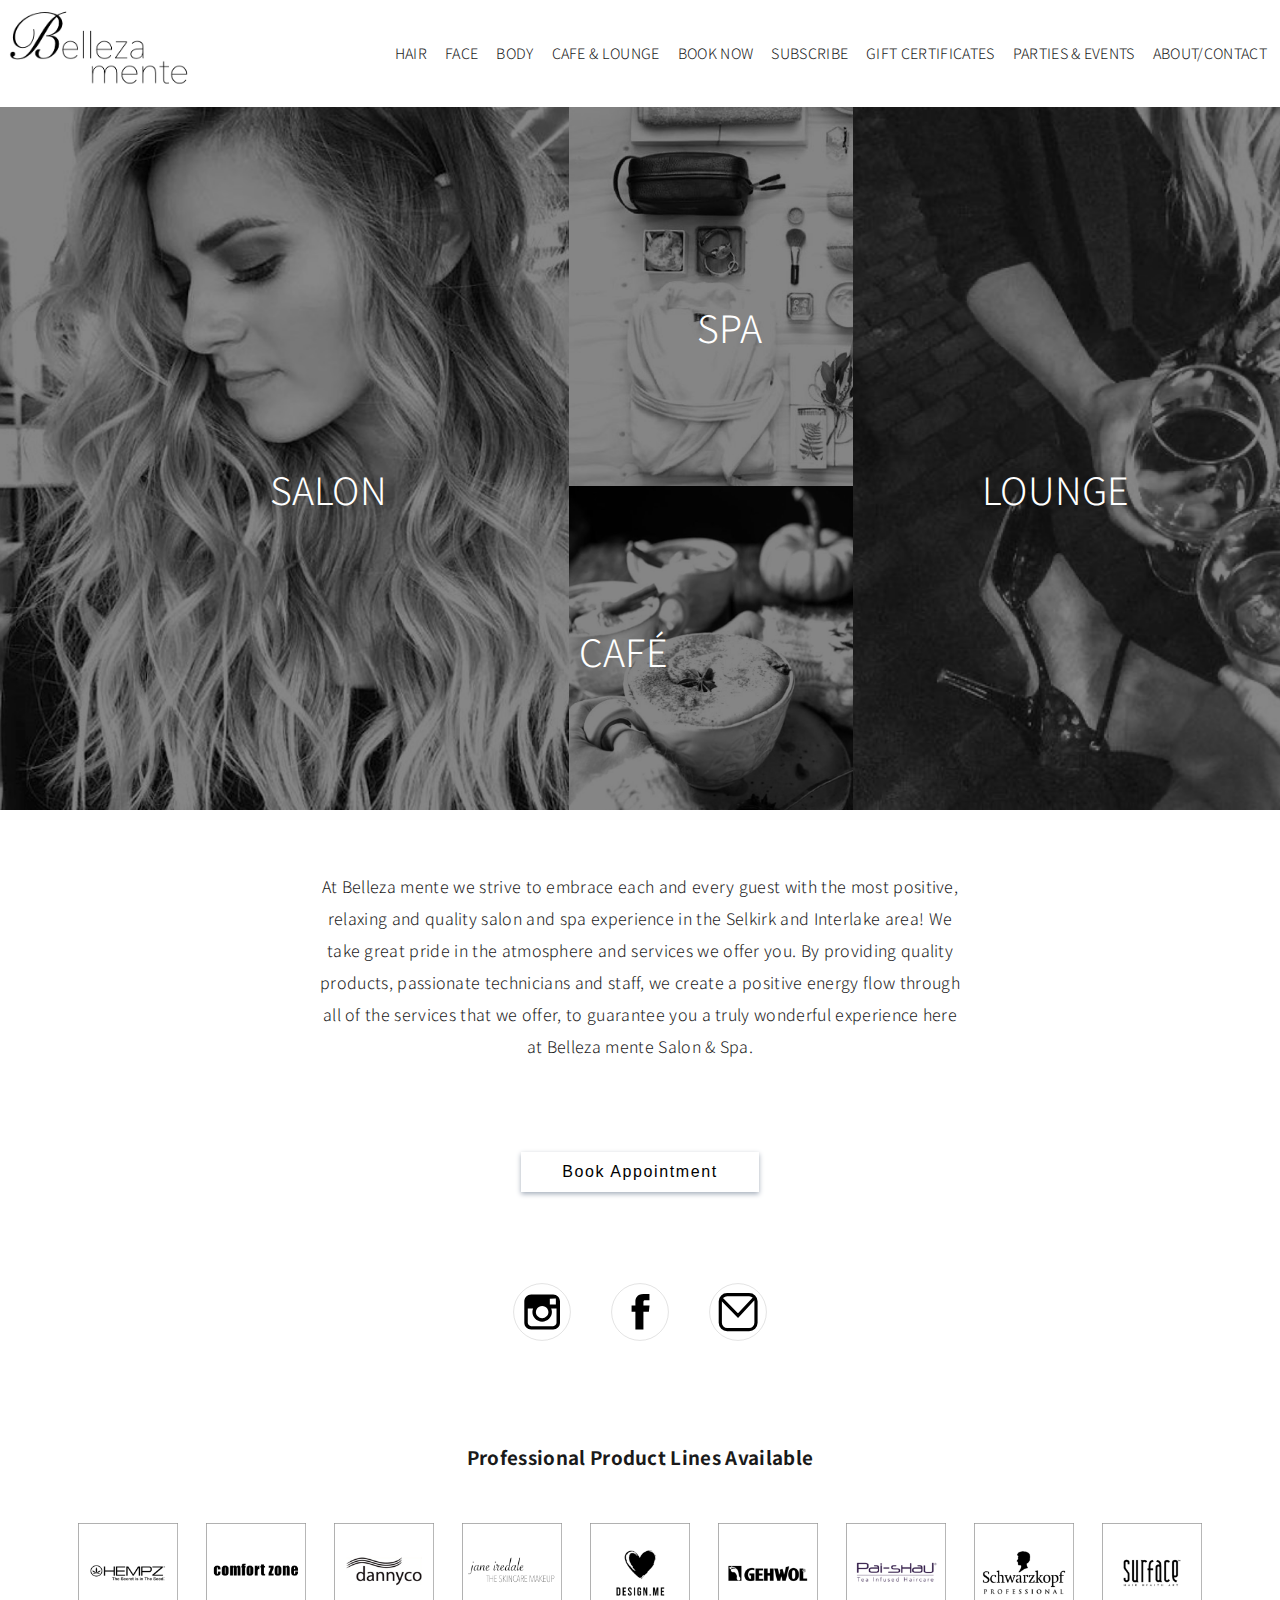
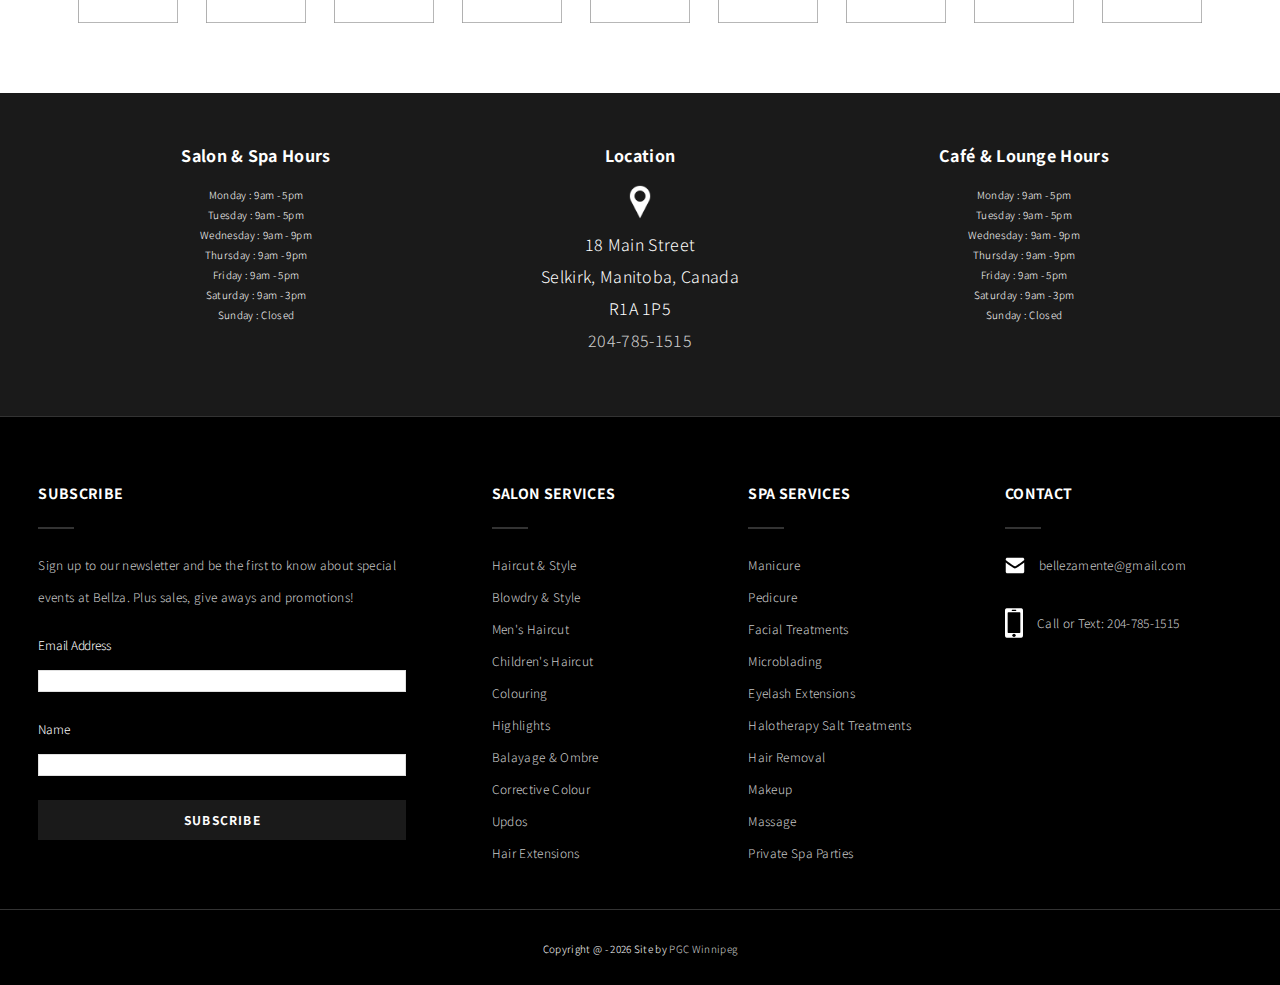
==== index.html @ bde9fbdc "remove botox" ====
<!DOCTYPE html>
<html lang="en">
    <head>
        <meta charset="UTF-8">
        <meta name="viewport" content="width=device-width, initial-scale=1, maximum-scale=1">
        <title>Belleza Mente Salon &amp; Spa </title>
        <meta name="description" content="Hair Salon, Spa, Café and lounge located in Selkirk Manitoba serving Selkirk, Winnipeg and the Interlake. Services include manicure, pedicure, massage, hair color, microblading, lash extensions &amp; more. ">
		<link href="//cdn-images.mailchimp.com/embedcode/classic-10_7.css" rel="stylesheet" type="text/css">
			<style type="text/css">
				#mc_embed_signup{clear:left; font:14px;}
				/* Add your own Mailchimp form style overrides in your site stylesheet or in this style block.
				We recommend moving this block and the preceding CSS link to the HEAD of your HTML file. */
			</style>
		<link href="./main.css" rel="stylesheet">
		<link href="https://fonts.googleapis.com/css?family=Noto+Sans+KR:300,700&display=swap" rel="stylesheet">
		<link rel="icon" href="favicon.ico" type="image/x-icon"/>
		<link rel="apple-touch-icon" sizes="180x180" href="/apple-touch-icon.png">
		<link rel="icon" type="image/png" sizes="32x32" href="/favicon-32x32.png">
		<link rel="icon" type="image/png" sizes="16x16" href="/favicon-16x16.png">
		<link rel="manifest" href="/site.webmanifest">
		
    </head>
    <body>
		<div class="homeContainer">
			<nav class="subPageNav lashPageNav aboutNav">
				<a href="index.html"><img class="logo" src="images/logo-twoline.png"></a>
				<ul class="menuLinks lashPageLinks">
					<li class="navLink"><a href="hair.html" class="link">HAIR</a></li>
					<li class="dropdown"><a href="#" class="linkStyle linksSubPages dropbtn">FACE</a>
								<div class="dropdownContent studiosDropdown">
								  <a href="make-up-and-facials.html">MAKEUP &amp; FACIALS</a>
								  <a href="lashesandbrows.html">LASHES &amp; BROWS</a>
								</div>
							</li>
					<li class="dropdown"><a href="#" class="linkStyle linksSubPages dropbtn">BODY</a>
								<div class="dropdownContent studiosDropdown">
								  <a href="hair-removal.html">HAIR REMOVAL</a>
								  <a href="massage-and-salt-therapy.html">HALO SALT THERAPY</a>
								  <a href="massage-and-salt-therapy.html">MASSAGE</a>
								  <a href="handsandfeet.html">HANDS &amp; FEET</a>
								</div>
							</li>
					<li class="navLink"><a href="cafe.html" class="link">CAFE &amp; LOUNGE</a></li>
					<li class="navLink"><a href="book.html" class="link">BOOK NOW</a></li>
					<li class="navLink"><a href="book.html#subscribe" class="link">SUBSCRIBE</a></li>
					<li class="navLink"><a href="book.html#buyGC" class="link">GIFT CERTIFICATES</a></li>
					
					<li class="navLink"><a href="events-and-parties.html" class="link">PARTIES &amp; EVENTS</a></li>
					<li class="navLink"><a href="about-contact.html" class="link">ABOUT/CONTACT</a></li>
				</ul>
			</nav>
			<div class="menu-wrap">
					<img src="images/belleza-mente-white-logo.png" class="mobileLogo">
						<input type="checkbox" class="toggler">
						<div class="hamburger"><div></div></div>
						<div class="menu">
						  <div>
							<div>
							  <ul>
								<li><a href="index.html" class="linkStyle linksSubPages current">Home</a></li>
								  <li><a href="book.html" class="linkStyle linksSubPages">Book Now</a></li>
								<li><a href="hair.html" class="linkStyle linksSubPages">Hair</a></li>
								<li><a href="handsandfeet.html" class="linkStyle linksSubPages">Hands &amp; Feet</a></li>
								<li><a href="make-up-and-facials.html" class="linkStyle linksSubPages">Makeup &amp; Facials</a></li>
								  <li><a href="lashesandbrows.html" class="linkStyle linksSubPages">Lashes &amp; Brows</a></li>
								  <li><a href="hair-removal.html" class="linkStyle linksSubPages">Hair Removal</a></li>
								  <li><a href="events-and-parties.html" class="linkStyle linksSubPages">Parties &amp; Events</a></li>
								<li><a href="book.html#subscribe" class="linkStyle linksSubPages">Subscribe</a></li>
								<li><a href="about-contact.html" class="linkStyle linksSubPages">About/Contact</a></li>
								  <li><a href="cafe.html" class="linkStyle linksSubPages">Cafe &amp; Lounge</a></li>
								<li><a href="massage-and-salt-therapy.html" class="linkStyle linksSubPages">Salt Therapy &amp; Massage</a></li>
								

							  </ul>
							</div>
						  </div>
						</div>
					  </div>
			<div class="homeGallery">
				<div class="imageContainer hairContainer"><div class="hairPic image"></div></div>
				<div class="imageText hairPicText"><a href="hair.html" class="imageText">Salon</a></div>
				<div class="imageContainer cafeContainer"><div class="cafePic image"></div></div>
				<div class="imageText cafePicText"><a href="cafe.html" class="imageText">Café</a></div>
				<div class="imageContainer loungeContainer"><div class="loungePic image"></div></div>
				<div class="imageText loungePicText"><a href="cafe.html" class="imageText">Lounge</a></div>
				<div class="imageContainer spaContainer"><div class="spaPic image"></div></div>
				<div class="imageText spaPicText"><a href="handsandfeet.html" class="imageText">Spa</a></div>
			</div>
			<img src="images/belleza-mobile-logo.png" class="blackMobileLogo">
			
			
			<div class="welcomeText">
				<p>At Belleza mente we strive to embrace each and every guest with the most positive, relaxing and quality salon and spa experience in the Selkirk and Interlake area! We take great pride in the atmosphere and services we offer you.  By providing quality products, passionate technicians and staff, we create a positive energy flow through all of the services that we offer, to guarantee you a truly wonderful experience here at Belleza mente Salon &amp; Spa.</p>
			</div>
			<div class="button lashButton"><a href="book.html"><button>Book Appointment</button></a></div>
			<div class="social">
				<a href="https://www.instagram.com/bellezamentesalonandspa/?hl=en" target="_blank">
					<svg class="socialIconSvg" width="60px" height="60px" viewBox="0 0 75 75" version="1.1" xmlns="http://www.w3.org/2000/svg" xmlns:xlink="http://www.w3.org/1999/xlink">
					<g id="Page-1" stroke="none" stroke-width="1" fill="none" fill-rule="evenodd">
						<g id="instagram" fill-rule="nonzero">
							<g id="Group" transform="translate(2.000000, 2.000000)">
								<circle id="Oval" stroke-opacity="0.145465353" stroke="#000000" cx="35.5" cy="35.5" r="35.5"></circle>
								<g id="instagram-icon" class="iconColor" transform="translate(13.000000, 13.000000)" fill="#000000">
									<path d="M36.3726,0.733235294 L9,0.733235294 C4.2453,0.733235294 0.3771,4.52470588 0.3771,9.18617647 L0.3771,18.1155882 L0.3771,36.0229412 C0.3771,40.6844118 4.2453,44.4758824 9,44.4758824 L36.3735,44.4758824 C41.1282,44.4758824 44.9955,40.6844118 44.9955,36.0229412 L44.9955,18.1147059 L44.9955,9.18529412 C44.9946,4.52382353 41.1273,0.733235294 36.3726,0.733235294 Z M38.8458,5.77411765 L39.8322,5.77058824 L39.8322,6.73323529 L39.8322,13.185 L32.2947,13.2088235 L32.2686,5.79529412 L38.8458,5.77411765 Z M16.3179,18.1147059 C17.7471,16.1761765 20.0655,14.9047059 22.6863,14.9047059 C25.3071,14.9047059 27.6255,16.1761765 29.0529,18.1147059 C29.9826,19.38 30.5397,20.9276471 30.5397,22.6041176 C30.5397,26.8491176 27.0135,30.3026471 22.6854,30.3026471 C18.3546,30.3026471 14.832,26.8491176 14.832,22.6041176 C14.8329,20.9276471 15.3882,19.38 16.3179,18.1147059 Z M40.6476,36.0220588 C40.6476,38.3347059 38.7297,40.2132353 36.3726,40.2132353 L9,40.2132353 C6.642,40.2132353 4.7241,38.3347059 4.7241,36.0220588 L4.7241,18.1147059 L11.3841,18.1147059 C10.809,19.5017647 10.4859,21.0167647 10.4859,22.6041176 C10.4859,29.1979412 15.9579,34.5661765 22.6863,34.5661765 C29.4138,34.5661765 34.8858,29.1979412 34.8858,22.6041176 C34.8858,21.0167647 34.5609,19.5017647 33.9858,18.1147059 L40.6476,18.1147059 L40.6476,36.0220588 Z" id="Shape"></path>
								</g>
							</g>
						</g>
					</g>
				</svg>
				</a>
				
				<a href="https://www.facebook.com/bellezamentesalonspa/" target="_blank"><svg class="socialIconSvg" width="60px" height="60px" viewBox="0 0 75 75" version="1.1" xmlns="http://www.w3.org/2000/svg" xmlns:xlink="http://www.w3.org/1999/xlink">
					<g id="Page-1" stroke="none" stroke-width="1" fill="none" fill-rule="evenodd">
						<g id="facebook">
							<g id="Group" transform="translate(2.000000, 2.000000)">
								<circle id="Oval" stroke-opacity="0.145465353" stroke="#000000" fill-rule="nonzero" cx="35.5" cy="35.5" r="35.5"></circle>
								<g id="facebook-icon-white-copy" class="iconColor" transform="translate(24.000000, 13.000000)" fill="#000000">
									<path d="M23.43,14.4541837 L15.785,14.4541837 L15.785,9.8494898 C15.785,8.12020408 17.033,7.71704082 17.912,7.71704082 L23.307,7.71704082 L23.307,0.114795918 L15.877,0.0881632653 C7.629,0.0881632653 5.752,5.75816327 5.752,9.38663265 L5.752,14.4541837 L0.982,14.4541837 L0.982,22.2878571 L5.752,22.2878571 L5.752,44.4544898 L15.785,44.4544898 C15.785,44.4544898 15.785,32.2218367 15.785,22.2878571 L22.555,22.2878571 L23.43,14.4541837 Z" id="Path"></path>
								</g>
							</g>
						</g>
					</g>
					</svg></a>
				<a href="index.html#emailSubscribe">
					
					<svg class="socialIconSvg" width="60px" height="60px" viewBox="0 0 75 75" version="1.1" xmlns="http://www.w3.org/2000/svg" xmlns:xlink="http://www.w3.org/1999/xlink">
						<g id="Page-1" stroke="none" stroke-width="1" fill="none" fill-rule="evenodd">
							<g id="email-logo" fill-rule="nonzero" stroke="#000000">
								<g id="Group" transform="translate(2.000000, 2.000000)">
									<circle id="Oval" stroke-opacity="0.145465353" cx="35.5" cy="35.5" r="35.5"></circle>
									<g id="instagram-icon-white-copy" transform="translate(13.000000, 13.000000)" stroke-width="4">
										<path d="M36.3726,0.733235294 L9,0.733235294 C4.2453,0.733235294 0.3771,4.52470588 0.3771,9.18617647 L0.3771,18.1155882 L0.3771,36.0229412 C0.3771,40.6844118 4.2453,44.4758824 9,44.4758824 L36.3735,44.4758824 C41.1282,44.4758824 44.9955,40.6844118 44.9955,36.0229412 L44.9955,18.1147059 L44.9955,9.18529412 C44.9946,4.52382353 41.1273,0.733235294 36.3726,0.733235294 Z" id="Shape"></path>
										<polyline id="Path-5" points="2 6.1 22.5 27 43 5"></polyline>
									</g>
								</g>
							</g>
						</g>
					</svg>
				</a>
			
			</div>
			<h3 class="productLinesHeadline">Professional Product Lines Available</h3>
			<div class="productLines">
				<img src="images/hempz-logo.png">
				<img src="images/comfort-zone-logo.png">
				<img src="images/dannyco-logo.png">
				<img src="images/jane-iredale-logo.png">
				<img src="images/design.me-logo.png">
				<img src="images/gehwol-logo.png">
				<img src="images/pai-shaw-logo.png">
				<img src="images/schwarzkopf-logo.png">
				<img src="images/surface-logo.png">
			</div>
		
		</div>
			
		<footer>
			<div class="upperFooter">
			
				<div class="locationSet">
					<h3>Salon &amp; Spa Hours</h3>
					<div class="officeHours">
						<p class="hours">Monday : 9am - 5pm</p>
						<p class="hours">Tuesday : 9am - 5pm</p>
						<p class="hours">Wednesday : 9am - 9pm</p>
						<p class="hours">Thursday : 9am - 9pm</p>
						<p class="hours">Friday : 9am - 5pm</p>
						<p class="hours">Saturday : 9am - 3pm</p>
						<p class="hours">Sunday : Closed</p>
					</div>
				</div>
				<div class="locationSet">
					<h3>Location</h3>
					<img src="images/map-icon.png" class="mapIcon">
					<p>18 Main Street</p>
					<p>Selkirk, Manitoba, Canada</p>
					<p>R1A 1P5</p>
					<p><a href="tel:2047851515">204-785-1515</a></p>
				</div>
				<div class="locationSet">
					<h3>Café &amp; Lounge Hours</h3>
					<div class="officeHours">
						<p class="hours">Monday : 9am - 5pm</p>
						<p class="hours">Tuesday : 9am - 5pm</p>
						<p class="hours">Wednesday : 9am - 9pm</p>
						<p class="hours">Thursday : 9am - 9pm</p>
						<p class="hours">Friday : 9am - 5pm</p>
						<p class="hours">Saturday : 9am - 3pm</p>
						<p class="hours">Sunday : Closed</p>
					</div>
				</div>
			</div>
			<div class="lowerFooterContainer"> 
				<div class="lowerFooter">
					<div class="footerLogo" name="emailSubscribe" id="emailSubscribe">
						<div id="mc_embed_signup">
							<h3 class="lowerFooterHeading">Subscribe</h3>
							<p class="subscriptionDescription">Sign up to our newsletter and be the first to know about special events at Bellza. Plus sales, give aways and promotions!</p>
							<form action="https://bellezamentesalon.us4.list-manage.com/subscribe/post?u=b5dc8f870463a8484b2f41b15&amp;id=987b6c4a99" method="post" id="mc-embedded-subscribe-form" name="mc-embedded-subscribe-form" class="validate" target="_blank" novalidate>
								<div id="mc_embed_signup_scroll">

							<div class="mc-field-group">
								<label for="mce-EMAIL" class="emailFormLabel">Email Address </label>
								<input type="email" value="" name="EMAIL" class="required email" id="mce-EMAIL">
							</div>
							<div class="mc-field-group">
								<label for="mce-FNAME" class="emailFormLabel">Name </label>
								<input type="text" value="" name="FNAME" class="" id="mce-FNAME">
							</div>
								<div id="mce-responses" class="clear">
									<div class="response" id="mce-error-response" style="display:none"></div>
									<div class="response" id="mce-success-response" style="display:none"></div>
								</div>    <!-- real people should not fill this in and expect good things - do not remove this or risk form bot signups-->
								<div style="position: absolute; left: -5000px;" aria-hidden="true"><input type="text" name="b_b5dc8f870463a8484b2f41b15_987b6c4a99" tabindex="-1" value=""></div>
								<div class="clear"><input type="submit" value="Subscribe" name="subscribe" id="mc-embedded-subscribe" class="button"></div>
								</div>
							</form>
						</div>
						
					</div>
					<div class="footerMenu footerChunk">
						<h3 class="lowerFooterHeading">Salon Services</h3>
						<ul>
							<li><a href="hair.html">Haircut &amp; Style</a></li>
							<li><a href="hair.html">Blowdry &amp; Style</a></li>
							<li><a href="hair.html">Men's Haircut</a></li>
							<li><a href="hair.html">Children's Haircut</a></li>
							<li><a href="hair.html">Colouring</a></li>
							<li><a href="hair.html">Highlights</a></li>
							<li><a href="hair.html">Balayage &amp; Ombre</a></li>
							<li><a href="hair.html">Corrective Colour</a></li>
							<li><a href="hair.html">Updos</a></li>
							<li><a href="hair.html">Hair Extensions</a></li>
						</ul>
					</div>
					<div class="footerMenu footerChunk">
						<h3 class="lowerFooterHeading">Spa Services</h3>
						<ul>
							<li><a href="handsandfeet.html">Manicure</a></li>
							<li><a href="handsandfeet.html">Pedicure</a></li>
							<li><a href="make-up-and-facials.html">Facial Treatments</a></li>
							<li><a href="lashesandbrows.html">Microblading</a></li>
							<li><a href="lashesandbrows.html">Eyelash Extensions</a></li>
							<li><a href="massage-and-salt-therapy.html">Halotherapy Salt Treatments</a></li>
							<li><a href="hair-removal.html">Hair Removal</a></li>
							<li><a href="make-up-and-facials.html">Makeup</a></li>
							<li><a href="massage-and-salt-therapy.html">Massage</a></li>
							<li><a href="events-and-parties.html">Private Spa Parties</a></li>
						</ul>
					</div>
					<div class="footerContact footerChunk">
						<h3 class="lowerFooterHeading">Contact</h3>
						
						<div class="emailFooter phoneFooter">
							
							<svg width="20px" height="17px" viewBox="0 0 26 22" version="1.1" xmlns="http://www.w3.org/2000/svg" xmlns:xlink="http://www.w3.org/1999/xlink">
    							<g stroke="none" stroke-width="1" fill="none" fill-rule="evenodd">
        							<g id="email-icon" fill="#fff" fill-rule="nonzero">
            							<g transform="translate(0.000000, 1.000000)">
                				<path d="M12.984,11 C11.031,11 0.969,2.891 0.969,2.891 L0.969,2 C0.969,0.896 1.865,0 2.971,0 L22.997,0 C24.104,0 25,0.896 25,2 L24.984,3 C24.984,3 15.031,11 12.984,11 Z M12.984,13.75 C15.125,13.75 24.984,6 24.984,6 L25,18 C25,19.104 24.104,20 22.997,20 L2.971,20 C1.866,20 0.969,19.104 0.969,18 L0.985,6 C0.984,6 11.031,13.75 12.984,13.75 Z" id="Shape"></path>
            					</g>
        							</g>
    									</g>
							</svg>
							<p><a href="mailto:bellezamente@gmail.com">bellezamente@gmail.com</a></p>
						</div>
						<div class="emailFooter phoneFooter">
							
							<svg width="18px" height="44px" viewBox="0 0 27 44" version="1.1" xmlns="http://www.w3.org/2000/svg" xmlns:xlink="http://www.w3.org/1999/xlink">
								<g id="Page-1" stroke="none" stroke-width="1" fill="none" fill-rule="evenodd">
									<g id="Artboard" transform="translate(-8.000000, -3.000000)" fill-rule="nonzero">
										<g id="Group" transform="translate(8.000000, 3.000000)">
											<path d="M3.8458278,-1.55376046e-16 L23.1541722,1.55376046e-16 C24.4914503,-9.02779573e-17 24.9763797,0.139238417 25.4652686,0.400699056 C25.9541574,0.662159695 26.3378403,1.04584256 26.5993009,1.53473144 C26.8607616,2.02362033 27,2.50854969 27,3.8458278 L27,40.1541722 C27,41.4914503 26.8607616,41.9763797 26.5993009,42.4652686 C26.3378403,42.9541574 25.9541574,43.3378403 25.4652686,43.5993009 C24.9763797,43.8607616 24.4914503,44 23.1541722,44 L3.8458278,44 C2.50854969,44 2.02362033,43.8607616 1.53473144,43.5993009 C1.04584256,43.3378403 0.662159695,42.9541574 0.400699056,42.4652686 C0.139238417,41.9763797 6.01853049e-17,41.4914503 -1.03584031e-16,40.1541722 L1.03584031e-16,3.8458278 C-6.01853049e-17,2.50854969 0.139238417,2.02362033 0.400699056,1.53473144 C0.662159695,1.04584256 1.04584256,0.662159695 1.53473144,0.400699056 C2.02362033,0.139238417 2.50854969,9.02779573e-17 3.8458278,-1.55376046e-16 Z" id="Rectangle" fill="#FFFFFF"></path>
											<circle id="Oval" fill="#000000" cx="13.5" cy="40.5" r="2.5"></circle>
											<rect id="Rectangle" fill="#000000" x="4" y="6" width="19" height="31" rx="1"></rect>
											<rect id="Rectangle" fill="#000000" x="10" y="2" width="7" height="2" rx="1"></rect>
										</g>
									</g>
								</g>
							</svg>
							<p><a href="tel:1-204-785-1515">Call or Text: 204-785-1515</a></p>
						
						</div>
						<div class="emailFooter phoneFooter">
							<div><span id='MTU3NjI5NTA4NTUxNw==' /><script src='https://c2t.zwt.co/click-to-text?r=MjA0Nzg1MTUxNQ==&m=&s=U21hbGw=&t=Y3VzdG9t&cb=cmdiKDI1NSUyQyUyMDI1NSUyQyUyMDI1NSk=&cf=cmdiKDAlMkMlMjAwJTJDJTIwMCk=&did=MTU3NjI5NTA4NTUxNw=='></script>
							</div>
						</div>
					</div>
				</div>
			</div>
			<div class="copyright">
				<small>
					Copyright &#64;
					<script>
						new Date().getFullYear() > 2010 && document.write(" - " + new Date().getFullYear());
                    </script>
					Site by <a class="siteBy" href="http://www.pennygibson.com" target="_blank">PGC Winnipeg</a>
				</small>
			</div>

		
		</footer>

    </body>
</html>
---- main.css ----
*{
	box-sizing: border-box;
	margin: 0;
	padding: 0;
}
body{
	font-family: 'Noto Sans KR', sans-serif, 'helvetica', 'arial';
	font-weight:300;
	letter-spacing: 0.02em;
	line-height: 2em;
	color: #1a1a1a;
}
ul  { 
	list-style: none;
	
}
a{
	text-decoration: none;
	color: #1a1a1a;
}
:focus  {
	outline: 0; 
}
img{
	max-width:100%;
	max-height: 100%;
}
h2{
	font-family:'Montserrat', sans-serif;
}
.blackMobileLogo{
	display: none;
}
.pUpperSpacer{
	padding:20px;
}
.pBottomSpacer{
	padding-bottom:20px;
}
.upperPadding{
	padding-top:40px;
}
.smallUpperSpace{
	padding-top:20px;
}
.bottomSpacer{
	padding: 40px 0;
}
.center{
	text-align:center;
}
#white{
	color: #ffffff;
}
.logo{
	align-self:center;
}
.subpageMobileLogo{
	display:none;
}
nav{
	display:flex;
}
.menuLinks{
	display:flex;
	width: 100%;
	justify-content:space-around;
	align-self:center;
	font-size:.9em;
}
.current{
	font-weight:bold;
}
.subPageNav{
	padding: 4px;
	box-shadow: 0 4px 2px -2px #ddd;
}
.subPageNav .logo{
	max-width: 190px;
}
.subPageNav a{
	width: 100%;
	text-align:center;
}
/*****************************************
MAIN NAV LINK EFFECTS
*******************************************/
.navLink {
  display: inline-block;
}

.link {
  position: relative;
  display: block;
  cursor: pointer;
}

.link:before, .link:after {
  content: '';
  position: absolute;
  width: 0%;
  height: 1px;
  top: 0;
  margin-top: -0.5px;
  background: #333;
}

.link:before {
  left: -2.5px;
}
.link:after {
  right: 2.5px;
  background: #333;
  transition: width 0.8s cubic-bezier(0.22, 0.61, 0.36, 1);
}

.link:hover:before {
  background: #333;
  width: 100%;
  transition: width 0.5s cubic-bezier(0.22, 0.61, 0.36, 1);
}

.link:hover:after {
  background: transparent;
  width: 100%;
  transition: 0s;
}
/********************************
DROPDOWN LINKS
**********************************/
li a, .dropbtn {
  display: inline-block;
  text-align: center;
 }

li.dropdown {
  display: inline-block;
}

.dropdownContent {
  display: none;
  position: absolute;
  background-color: black;
  z-index: 1;
	width:180px;
}

.dropdownContent a {
  color: white;
  padding: 12px 4px;
  text-decoration: none;
  display: block;
	
  text-align: center;
  transition: font-weight .4s ease-in-out;
}

.dropdownContent a:hover {
	font-weight:700;
}

.dropdown:hover .dropdownContent {
  display: block
}
/*****************************************
HAMBURGER MENU
*******************************************/
.menu-wrap {
  display:none;
  position: fixed;
  top: 0;
  left: 0;
  z-index: 1;
  width:100%;
  background-color:#000;
  height:60px
}

.menu-wrap .toggler {
  position: absolute;
  top: 0;
  right: 0;
  z-index: 2;
  cursor: pointer;
  width: 50px;
  height: 50px;
  opacity: 0;
}

.menu-wrap .hamburger {
  position: absolute;
  top: 0;
  right: 0;
  z-index: 1;
  width: 60px;
  height: 60px;
  padding: 1rem;
  background: black;
  display: flex;
  align-items: center;
  justify-content: center;
}

/* Hamburger Line */
.menu-wrap .hamburger > div {
  position: relative;
  flex: none;
  width: 100%;
  height: 2px;
  background: #fff;
  display: flex;
  align-items: center;
  justify-content: center;
  transition: all 0.4s ease;
}

/* Hamburger Lines - Top & Bottom */
.menu-wrap .hamburger > div::before,
.menu-wrap .hamburger > div::after {
  content: '';
  position: absolute;
  z-index: 1;
  top: -10px;
  width: 100%;
  height: 2px;
  background: inherit;
}

/* Moves Line Down */
.menu-wrap .hamburger > div::after {
  top: 10px;
}

/* Toggler Animation */
.menu-wrap .toggler:checked + .hamburger > div {
  transform: rotate(135deg);
}

/* Turns Lines Into X */
.menu-wrap .toggler:checked + .hamburger > div:before,
.menu-wrap .toggler:checked + .hamburger > div:after {
  top: 0;
  transform: rotate(90deg);
}

/* Rotate On Hover When Checked */
.menu-wrap .toggler:checked:hover + .hamburger > div {
  transform: rotate(225deg);
}

/* Show Menu */
.menu-wrap .toggler:checked ~ .menu {
  visibility: visible;
}

.menu-wrap .toggler:checked ~ .menu > div {
  transform: scale(1);
  transition-duration: .6s;
}

.menu-wrap .toggler:checked ~ .menu > div > div {
  opacity: 1;
  transition:  opacity 0.4s ease 0.4s;
}

.menu-wrap .menu {
  position: fixed;
  top: 0;
  left: 0;
  width: 100%;
  height: 100%;
  visibility: hidden;
  overflow: hidden;
  overflow-y: scroll;
  display: flex;
  align-items: center;
  justify-content: center;
}

.menu-wrap .menu > div {
  background: rgba(0, 0, 0, 0.8);
  border-radius: 50%;
  width: 200vw;
  height: 1300px;
  display: flex;
  flex: none;
  align-items: center;
  justify-content: center;
  transform: scale(0);
  transition: all 0.4s ease;
}


.menu-wrap .menu > div > div {
  text-align: center;
  max-width: 90vw;
  max-height: 100vh;
  opacity: 0;
  transition: opacity 0.4s ease;
}

.menu-wrap .menu > div > div > ul > li {
  list-style: none;
  color: #fff;
  font-size: 1.4rem;
  padding: .8rem;
}

.menu-wrap .menu > div > div > ul > li > a {
  color: inherit;
  text-decoration: none;
  transition: color 0.4s ease;
}

/*******************************************
HOME PAGE
********************************************/
.homeGallery{
	display:grid;
	grid-template-columns: repeat(9, 1fr); 
	grid-template-rows: repeat(5, 18vh);
}
.imageContainer{
	overflow: hidden;
}
.image{
	height: 100%;
	width: 100%;
	transition: all 0.5s ease;
}
.image:hover, .imageText{
	transform:scale(1.2);
}
.hairContainer{
	grid-column: 1 / 5;
	grid-row: 1 / 6;
	background-color: black;
}

.hairPic{
	background-image: url(images/hair-image.png);
	background-size:cover;
}
.cafeContainer{
	grid-column: 5 / 7;
	grid-row: 4 / 6;
	background-color:grey;
}
.cafePic{
	background-image: url(images/cafe-image.png);
	background-size:cover;
}
.loungeContainer{
	grid-column: 7 / 10;
	grid-row: 1 / 6;
	background-color:#1a1a1a;
}

.loungePic{
	background-image: url(images/lounge-image.png);
	background-size:cover;
	
}
.spaContainer{
	grid-column: 5 / 7;
	grid-row: 1 / 4 ;
	background-color:floralwhite;
}
.spaPic{
	background-image: url(images/spa-image.png);
	background-size:cover;
	}

.imageText{
	font-size: 1.4em;
	color: white;
	text-transform:uppercase;
}

.hairPicText{
	grid-column:3;
	grid-row:4;
}
.cafePicText{
	grid-column:5;
	grid-row:5;
	padding-left:20px;
}
.loungePicText{
	grid-column:8;
	grid-row: 4;
}
.spaPicText{
	grid-column:6;
	grid-row:3;
}
.bookButton{
	margin: 0 auto;
	width: 100%;
	display: flex;
	justify-content:center;
	background-color: #1a1a1a;
}
.bookButton button{
	padding: 10px 30px;
	font-size: 1em;
	letter-spacing:.1em;
	background-color:transparent;
	color: #fff;
	border: 1px solid white;
}
.social{
	width: 20%;
	margin: 90px auto;
	display: flex;
	justify-content:space-between;
}
.socialIconSvg{
	transition: all 0.8s cubic-bezier(0.22, 0.61, 0.36, 1);
}
.socialIconSvg:hover{
	transform: scale(1.2);
}
.welcomeText{
	width: 50%;
	margin: 60px auto;
	text-align:center;
}
.productLinesHeadline{
	text-align:center;
	margin: 60px auto 40px;
}
.productLines{
	display: flex;
	width: 90%;
	flex-wrap: wrap;
	margin: 0 auto;
	justify-content: space-around;

}
.productLines img{
	max-width: 120px;
	padding: 10px;
}
/******************************
FOOTER
********************************/
footer{
	width: 100%;
	background-color:#1a1a1a;
	margin-top:60px;
}

.upperFooter{
	display: flex;
	width: 90%;
	margin: 0 auto;
	justify-content:space-between;
	color: white;
}
.locationSet{
	text-align:center;
	margin:60px auto;
	width: 100%;
}

.locationSet h3{
	margin:-14px 0 14px;
	font-size: 16px;
}
.officeHours{
	margin-top:14px;
	line-height: 20px;
}

.officeHours p{
	font-size:10px;
}
.mapIcon{
	max-height: 34px;
}
.lowerFooterContainer{
	background-color:#000;
	border-top:1px solid #333333;
	border-bottom: 1px solid #333333;
	padding: 40px 0;
	color:rgba(255, 255, 255, .80);
	font-size:12px;
}
.lowerFooter h3{
	color: white;
	text-transform:uppercase;
	padding: 20px 0;
}

footer a{
	color:rgba(255, 255, 255, .80);
}
.lowerFooter{
	width: 80%;
	margin: 0 auto;
	display: flex;
	justify-content: space-between;
}
.footerLogo{
	flex:2;
}
.footerChunk{
	flex: 1;
	margin: 0 20px;
}
.lowerFooterHeading{
	position: relative;
}
.lowerFooterHeading:after{
	content: "";
    position: absolute;
    width: 36px;
    height: 2px;
    bottom: 0;
    left: 0;
	background: #fff;
	opacity: 0.2;
}
.footerMenu ul, .footerNews p, .phoneFooter{
	margin-top: 20px;
}
.emailFooter{
	display: flex;
}
.emailFooter svg{
	align-self:center;
}
.emailFooter p{
	align-self:center;
	padding-left:14px;
}
footer a:hover{
	background: -webkit-linear-gradient( left,#232FAE,#A51FBC);
  	-webkit-background-clip: text;
	-webkit-text-fill-color: transparent;
}
.copyright{
	color:white;
	text-align:center;
	padding: 20px 0;
	background-color: #000;
}
small{
	font-size:10px;
}
.siteBy{
	transition: all .4s ease-in-out;
}
.siteBy:hover{
	font-size:12px;
}
/*************************
HAIR PAGE
**************************/
.hairServices{
	width: 96%;
	margin: 90px auto;
	display: flex; 
	justify-content:space-around;
	flex-wrap:wrap;
}
.servicesInner{
	display: flex;
	justify-content:space-around;
	flex-wrap:wrap;
	margin: 0 auto;
	width: 100%;
}
.serviceList{
	background-color:#1a1a1a;
	width: 23vw;
	min-width:330px;
	color: white;
	padding: 40px 14px;
	margin: 10px auto;
}
.serviceList h3{
	font-family: 'Montserrat', sans-serif;
	font-weight: 500;
	text-align:center;
	margin-bottom: 10px;
}

.serviceList p{
	font-size:.9em;
}
.underline{
	width: 100%;
	margin-bottom: 20px;
}
.preAppointment{
	margin: 90px auto;
	display: grid;
	grid-template-columns: repeat(9, 1fr); 
	grid-template-rows: repeat(4, 1fr);
	box-shadow:0 0 6px #A4ADBA;
	max-width:1400px;
}
.appointmentImage{
	background-image:url(images/long-brown-hair.jpg);
	background-size:cover;
	grid-column: 1 / 5;
	grid-row: 1 / 5;
}
.appointmentText{
	grid-column: 5 / 10;
	grid-row: 1 / 5;
	padding: 60px;
	}
.appointmentText h3{
	font-family:'Montserrat', sans-serif;
	text-align:center;
	margin-bottom:20px;
}
.appointmentText span{
	font-size: .8em;
}

.appointmentSub{
	margin-bottom: 40px;
}
.depositRequired{
	padding-top:20px;
	text-align:center;
}
.button{
	width: 100%;
	margin: 90px auto;
	display: flex;
	justify-content:center;
}
.button button{
	padding: 10px 40px;
	font-size:1em;
	letter-spacing: .1em;
	border: 1px solid transparent;
	background: transparent;
	box-shadow:0 2px 5px 0 #A4ADBA;
	transition:all 0.3s ease;
}

.button button:hover{
	box-shadow:0 5px 5px 0 #A4ADBA;
	border-color:#EEF0F2;
}
.browsTitle{
	text-align:center;
	font-weight:300;
	font-size:2.5em;
	padding-top:180px;
	font-family:'Montserrat', sans-serif;
}
.lashPic{
	align-self:center;
}
.lashButton{
	margin-bottom:60px;
}
.lashPageNav{
	flex-direction:row;
	justify-content:space-between;
	position: fixed;
	top:0;
	left:0;
	right:0;
	background-color:white;
	z-index:10;
}
.lashPageNav a{
	width: auto;
}
.lashPageLinks{
	width: 70%;
}
.lashServicesContainer{
	width:100%;
	margin: 60px auto;
	justify-content:center;
}
.lashServiceList{
	margin:0;
	padding:10px;
	flex:1;
}
/******************************
HANDS AND FEET PAGE
*******************************/
.handsAndFeetContainer{
	display: grid;
	grid-template-columns: repeat(8, 1fr); 
	grid-template-rows: repeat(6, 1fr);
	margin: 60px auto;
	max-width: 1500px;
}

.manicureIntro{
	grid-column: 3 / 9;
	display: flex;
	background-color:black;
	color:white;
}
.nailsImage{
	grid-column: 1 / 3;
	grid-row: 1 / 4;
	background-image:url(images/spa-manicure.jpg);
	background-size:cover;
	background-position:center;
}
.nailsInfo{
	grid-column: 3 / 9;
	grid-row: 2 / 4;
	padding: 20px;
	display: flex;
	flex-wrap:wrap;
}

.feetImage{
	grid-column: 7 / 9;
	grid-row: 4 / 7 ;
	background-image:url(images/pedicure.jpg);
	background-size:cover;
	background-position:center;
	margin-top:20px;
}
.feetIntro{
	margin-top:20px;
	grid-column: 1 / 7;
	grid-row: 4 / 5 ;
	background-color:black;
	color:white;
	display: flex;
}

.feetInfo{
	grid-column: 1 / 7;
	grid-row: 5 / 7;
	display:flex;
	flex-wrap:wrap;
	padding: 20px;

}
.introInner{
	align-self:center;
	padding: 0 20px;
}

.nailPrices1, .nailPrices2{
	flex: 1;
	padding: 10px 30px;
}
.handsTitle{
	text-align:center;
}
.manicure, .subPricing{
	display: flex;
	justify-content:space-between;
}
.manicureWithSub{
	flex-direction:column;
}
/*************************
MAKE UP AND FACIALS PAGE
**************************/
.faceContainer{
	width: 80%;
	margin: 60px auto;
	display: flex;
}
.facialContainer{
	padding-right: 20px;
	flex: 3;
}
.facialImageContainer{
	width: 100%;
	flex: 2;
	max-height:800px;
	display: grid;
	padding-left:20px;
	grid-gap:20px;
	grid-template-columns: repeat(2, 1fr); 
	grid-template-rows: repeat(3, 1fr);
}
.makeupInfo{
	padding-bottom:20px;
}
.makeupInfo h3{
	padding-bottom:10px;
}
.priceList{
	display: flex;
	justify-content: space-between;
	width: 76%;
}
.makeup1, .makeup2, makeup3, .massage1, .massage2, .massage3, .waxing1, .waxing2, .waxing3, .party1, .party2, .party3{
	background-size:cover;
	background-position:center;
}
.makeup1{
	background-image:url(images/facial.jpg);
	grid-column:1 / 3;
	grid-row: 1 / 3;
	
}
.makeup2{
	background-image:url(images/makeup-application.jpg);
	grid-column:1 / 2;
	grid-row: 3 / 4;
}
.makeup3{
	background-image:url(images/makeup-.jpg);
	grid-column:2 / 3;
	grid-row: 3 / 4;
}
.facial h4{
	padding: 10px 0;
}

/******************************
MASSAGE AND SALT THERAPY PAGE
*******************************/
.massage1{
	background-image:url(images/massage.jpg);
	grid-column:1 / 3;
	grid-row: 1 / 3;
}
.massage2{
	background-image:url(images/salt-therapy.jpg);
	grid-column:1 / 2;
	grid-row: 3 / 4;
}
.massage3{
	background-image:url(images/massage3.jpg);
	grid-column:2 / 3;
	grid-row: 3 / 4;
}

/******************************
HAIR REMOVAL
*******************************/
.waxing1{
	background-image:url(images/body-sugaring.jpg);
	grid-column:1 / 3;
	grid-row: 1 / 3;
}
.waxing2{
	background-image:url(images/waxing.jpg);
	grid-column:1 / 2;
	grid-row: 3 / 4;
}
.waxing3{
	background-image:url(images/hair-removal.jpg);
	grid-column:2 / 3;
	grid-row: 3 / 4;
}

/******************************
CONTACT ABOUT PAGE
*******************************/
.backgroundContainer{
	background-image:url(images/selkirk-salon.jpg);
	background-size: cover;
	height: 70vh;
	background-attachment: fixed;
  	background-position: center;
  	background-repeat: no-repeat;
}
.aboutNav{
	box-shadow: none;
}
.aboutContactContainer{
	display: flex;
	width: 90%;
	margin: 60px auto;
	align-items:flex-start;
}

.contact{
	display: flex;
	flex-direction:column;
	justify-content: center;
	flex: 1;
	border-right: 1px solid #1a1a1a;
}
.about{
	flex: 3;
}
.aboutInner{
	width: 90%;
	margin: 0 auto;
	
}
.contactHeader{
	text-align:center;
	padding-bottom:60px;
	font-family: 'Montserrat', sans-serif;
}
.contactInfo{
	display: flex;
	justify-content: space-between;
	padding: 20px 30px;
}
.contactInfo img{
	align-self:center;
}
.phoneImage{
	max-width: 30px;
}
.emailImage{
	max-height: 40px;
}
.contactSocial{
	width: 90%;
	margin: 40px auto;
}
.contactBookButton{
	margin: 20px auto;
}
.staffInsta{
	margin-right:14px;
}
.stylist{
	font-family: 'Montserrat', sans-serif;
}

.stylistTitle{
	font-family: 'Montserrat', sans-serif;
}
.staffTitle{
	padding-left:20px;
}
.melImage{
	align-self:center;
	max-width:300px;
	margin-left: 30px;
	float:right;
	box-shadow:0 0 6px #A4ADBA;
}
.staff{
	display: flex;
	width: 90%;
	margin: 0 auto;
	align-items:flex-start;
	flex-wrap:wrap;
}
.stylistName{
	padding:20px 0;
}
.staffBio{
	display: flex;
	flex-direction:column;
	justify-content:center;
	padding:20px;
	
}
.staffBio img{
	align-self:center;
}

/******************************
PARTIES & EVENTS PAGE
*******************************/
.party1{
	background-image:url(images/private-spa-party.jpg);
	grid-column:1 / 3;
	grid-row: 1 / 3;
}
.party2{
	background-image:url(images/yoga-class.jpg);
	grid-column:1 / 2;
	grid-row: 3 / 4;
}
.party3{
	background-image:url(images/spa-party-2.jpg);
	grid-column:2 / 3;
	grid-row: 3 / 4;
}

/******************************
THANK YOU PAGE
*******************************/
.thankYouBackground{
	background-image:url(images/thank-you.png);
	background-size: cover;
	height: 100vh;
	background-attachment: fixed;
  	background-position: center right;
  	background-repeat: no-repeat;
}
.thankYouText{
	position: absolute;
	top:30%;
	color:white;
	text-align:center;
	width:100%;
	font-family: 'Montserrat', sans-serif;
}
.thankYouHeading{
	font-size: 5em;
	padding: 60px 0;
}
.thankYouText h2{
	font-size:2em
}
.thankYouText h3{
	width: 40%;
	margin: 0 auto;
}


/******************************
BOOK PAGE GIFT CERTIFICATES AND SUBSCRIBE
*******************************/
.bookPageContainer{
	margin: 60px auto;
}
.bookPageOptions{
	display: flex;
	margin: 0 auto;
	width: 90%;
	justify-content: space-between;
}
.bookPageContact{
	display: flex;
	flex-direction: column;
	align-items:center;
	background-color:#f7f7f7;
	padding: 20px;
	flex:1;
	margin: 0 20px;
	text-align:center;
}
.bookPageTitles{
	padding: 90px 0 40px;
}
.bookPageContact img{
	margin: 30px 20px;
}
.bookPageEmail{
	flex:2;
}
.bookPageTitle{
	padding: 60px 0 40px;
}
.bookPageSubscribe{
		width: 40%;
		margin: 0 auto;
		max-width: 500px;
	}
.paypalForm{
	margin: 0 auto;
	width: 500px;
}
.paypalTable{
	width: 100%;
}
.paypalButton{
	padding-left:40%;
	padding-top:20px;
}
.paypalTitle{
	font-family: 'Montserrat', sans-serif;
}
.gcConditions{
	width: 50%;
	margin: 0 auto;
	font-size:.9em;
	text-align:center;
}
/******************************
CAFE AND LOUNGE PAGE
*******************************/
.cafePageContainer{
	width: 80%;
	margin: 160px auto 40px;
	display: flex;
}
.cafeContent{
	flex:1;
	width: 90%;
	margin: 0 40px 0 auto;
}
.cafeTitle{
	text-align:left;
	padding: 0 0 40px;
}
.cafeImages{
	flex:2;
	display: grid;
	grid-gap:20px;
	grid-template-columns: repeat(6, 1fr); 
	grid-template-rows: 1fr 2fr 1fr;
}
.cafe1, .cafe2, .cafe3, .cafe4, .cafe5, .cafe6, .cafe7{
	background-size:cover;
	background-position:center;
}
.cafe1{
	background-image:url(images/cafe2.jpg);
	grid-column:1 / 4;
	grid-row: 1 / 2;
}
.cafe2{
	background-image:url(images/cafe1.jpg);
	grid-column:4 / 7;
	grid-row: 1 / 2;
}
.cafe3{
	background-image:url(images/cafe3.jpg);
	grid-column:1 / 3;
	grid-row: 2 / 3;
}
.cafe4{
	background-image:url(images/cafe4.jpg);
	grid-column:3 / 5;
	grid-row: 2/ 3;
}
.cafe5{
	background-image:url(images/cafe7.jpg);
	grid-column:5 / 7;
	grid-row: 2 / 3;
}
.cafe6{
	background-image:url(images/cafe6.jpg);
	grid-column:1 / 4;
	grid-row: 3 / 4;
}
.cafe7{
	background-image:url(images/cafe5.jpg);
	grid-column:4 / 7;
	grid-row: 3 / 4;
}
.cafeFood{
	line-height: 36px;
}
.socialInfo{
	font-weight: bold;
	font-size: 1.1em;
}
.cafeSocial{
	width: 50%;
	margin: 20px auto;
	justify-content:space-between;
}
/******************************************
CONTACT FORM
---------------------------------------- */
.contactForm{
	margin: 40px auto;
}
.contactHeading{
	text-align:center;
	font-size:1.3em;
	font-family: 'Montserrat', sans-serif;
}
::-webkit-input-placeholder { color: #1a1a1a; }
:-moz-placeholder { color: #1a1a1a; }
::-moz-placeholder { color: #1a1a1a; }
:-ms-input-placeholder { color: #1a1a1a; }

.text-light ::-webkit-input-placeholder { color: #ffffff; }
.text-light :-moz-placeholder { color: #ffffff; }
.text-light ::-moz-placeholder { color: #ffffff; }
.text-light :-ms-input-placeholder { color: #ffffff; }

input[type=text], input[type=password], input[type=email], textarea {
	font-weight: 300;
	font-size: 14px;
	background: #ffffff;
	border: 1px solid #e0e0e0;
	line-height: 22px;
	height: 22px;
	color: #1a1a1a;
	padding: 10px;
	transition: all 200ms ease;
	border-radius: 0px;
	-moz-border-radius:0x;
	-khtml-border-radius:0px;
	-webkit-border-radius:0px;
	resize: none;
	}
	.text-light input[type=text], .text-light input[type=password], .text-light input[type=email], .text-light textarea { border-color: #3d3d3d; color: #ffffff; background: #0f0f0f; }

input[type=text]:focus, input[type=password]:focus, input[type=email]:focus, textarea:focus { border-color: #1a1a1a; }
.text-light input[type=text]:focus, .text-light input[type=password]:focus, .text-light input[type=email]:focus, .text-light textarea:focus { border-color: #ffffff; }

input.false[type=text], input.false[type=password]:focus, input.false[type=email], textarea.false {
	border-color: #fa4d5a;
}

input[type=text], input[type=password], input[type=email] {
	width: 100%; max-width: calc(100% - 22px);
}
textarea { 
	width: 100%; min-height: 100px; max-width: calc(100% - 22px); 
}

input[type=submit], input[type=button] {
	cursor: pointer;
	-moz-border-radius:0x;
	-khtml-border-radius:0px;
	-webkit-border-radius:0px;
	border-radius: 0px;
	display: inline-block;
	font-weight: 700;
	font-size: 11px;
	line-height: 22px;
	letter-spacing: 0.1em;
	text-transform: uppercase;
	text-align: center;
	margin-bottom: 5px;
    transition: all 0.4s ease;
	color: #ffffff;
	padding: 10px 40px;
	background: #1a1a1a;
	border: none;
	position: relative;
	top: -1px;
	-webkit-appearance: none;
	-moz-appearance: none;
	appearance: none;
	}
	
input[type=submit]:hover, input[type=button]:hover{ 
	background: linear-gradient(to right,#232FAE,#A51FBC);
	color: #ffffff;  
}

label {
	letter-spacing: -0.02em;
	width: 100%;
	color: #1a1a1a;
	display: block;
	}
	
label abbr {
	color: #361449;
	text-decoration: none;
	}

form {
	margin-top: 30px;
	}

form .form-row {
	margin-top: 20px;
	position: relative;
	}
	

.form-row.hidden {
	display: none;
	}

form .form-submit {
	margin-top: 30px;
	}
.submitButton{
	text-align:center;
}


/* Chech formular */
.check-error input[type=text], .check-error input[type=password], .check-error input[type=email], .check-error textarea,
input[type=text].check-error , input[type=password].check-error , input[type=email].check-error , textarea.check-error {
	border-color: #ff4b14;
	}
.form-note {
	display: none;
	}

.address{
	margin: 90px auto;
	max-width: 80%;
}

.map{
	text-align:center;
}
iframe{
	max-width: 100%;
}
.otherLinks{
	font-weight:bold;
	background: -webkit-linear-gradient( left,#390C88,#B122E1);
  	-webkit-background-clip: text;
	-webkit-text-fill-color: transparent;
}
/******************************
EMAIL SIGN UP FORM
*******************************/
#mc_embed_signup{
	width: 90%;
	
}
#mc_embed_signup form{
	padding: 0;
}
.clear{
	text-align:center;
	max-width: calc(100% - 22px);
}
.emailFormLabel{
	padding: 16px 0 4px;
	color: white;
}
#mc-embedded-subscribe{
	margin: 20px auto;
}
.subscriptionDescription{
	margin-top:20px;
}
#mc-embedded-subscribe-form{
	margin-top:0;
}
.blackFormLabel{
	color: #1a1a1a;
}
#mc_embed_signup input{
	border-radius: 0;
}
#mc_embed_signup .mc-field-group{
	width: 100%;
}
#mc_embed_signup .button{
	background-color:#1a1a1a;
	font-size:12px;
	border-radius: 0;
	padding: 0;
	font-size:1em;
	letter-spacing: .1em;
	display: block;
	margin: 20px auto;
	width: 100%;
	font-family:'Noto Sans KR', sans-serif, 'helvetica', 'arial';
	height:40px;
	-webkit-appearance: none;
	-moz-appearance: none;
	appearance: none;
}

/******************************
MEDIA QUERIES
*******************************/
@media(max-width:1300px){
	.lowerFooter{
		width:94%;
	}
	.faceContainer{
		width: 90%;
	}
}
@media(max-width:1250px){
	.lashPic{
		order:3;
	}
	.lashPageLinks{
		width: 84%;
	}
	.aboutContactContainer{
		width: 96%;
	}
	.contactInfo{
		padding: 20px 10px 20px 0;
	}
	.nailsImage{
	grid-column: 1 / 3;
	grid-row: 1 / 3;
	}
}
@media(max-width:1200px){
	.lashPic{
		margin-top:30px;
	}
	.cafePageContainer{
	width: 90%;
	}
	.menu-wrap{
		display:block;
	}
	.hairServices{
		margin: 0 auto;
	}
	.hairContainer{
		background-color:white;
	}
	nav{
		display:none;
	}
	.browsTitle{
		padding: 0px;
		font-size: 1.6em;
	}
	.subpageMobileLogo{
		display: block;
		max-width: 300px;;
		margin:80px auto 30px;
	}
	.contactHeader{
		padding:20px 0;
		font-size:1.8em;
	}
	.cafePageContainer{
		margin: 0 auto;
		width:96%;
	}
	.cafeImages{
		max-height:800px;
	}
}
@media(max-width:1060px){
	.aboutContactContainer{
		flex-direction: column;
		align-items: baseline;
	}
	.contactContainer{
		margin: 0 auto;
	}
	.contact{
		width: 70%;
		margin: 0 auto;
		border-right: 1px solid white;
	}
	.staffTitle{
		padding-left:0;
	}
	.staffBio{
		padding:0;
	}
	.faceContainer{
		flex-direction:column;
		margin: 0 auto;
	}
	.backgroundContainer{
		display: none;
	}
	.priceList{
		width: 100%;
	}
	.facialContainer{
		padding: 0;
		order:2;
		padding-top:20px;
	}
	.facialImageContainer{
		padding-left:0;
		padding-top:30px;
		order:1;
		grid-gap:10px;
		grid-template-columns: repeat(2, 1fr); 
		grid-template-rows: repeat(2, 100px);
	}
	.makeup1, .massage1, .waxing1{
		grid-column:1 / 2;
		grid-row: 1 / 3;
	
	}
	.makeup2, .massage3, .waxing2{
		grid-column:2 / 3;
		grid-row: 1 / 3;
		}
	.makeup3, .massage2, .waxing3{
		display:none;
		}
	.bookPageOptions{
		width: 96%;
	}
	.bookPageContact{
		margin: 0 12px;	
		}
	.handsAndFeetContainer{
		display: flex;
		flex-direction:column;
		margin:30px auto;
	}
	.manicureIntro, .feetIntro{
		background-color:white;
		color: #1a1a1a;
		padding: 0 30px;
	}
	.nailsInfo, .feetInfo{
		flex-direction: column;
	}
	
}
@media(max-width:1000px){
	.social{
		width:70%;
	}
	.lowerFooterContainer{
		padding: 20px 0;
	}
	.lowerFooter{
		flex-direction:column;
	}
	#mce-EMAIL{
		max-width: 100%;
	}
	#mce-FNAME{
		max-width: 100%;
	}
	.clear{
		max-width: 100%;
	}
	#mc_embed_signup{
		width: 70%;
		margin: 0 auto;
	}
	.footerChunk{
		width: 70%;
		margin: 0 auto;
	}
	small{
		font-size:12px;
	}
	.bookPageSubscribe{
		width: 60%;
	}
	.appointmentText{
		padding: 20px 10px;
		grid-column: 1 / 10;
	}
	.appointmentSub{
		margin-bottom: 0;
	}
	.innerAppointment{
		text-align:center;
	}
	.appointmentImage{
		opacity:.2
	}
}
@media(max-width:800px){
	.bookPageOptions{
		width: 80%;
		flex-direction:column;
	}
	.bookPageContact{
		margin: 12px auto;	
		}
	.homeGallery{
		display:none;
	}
	.blackMobileLogo{
		display: block;
		max-width: 70%;
		margin:100px auto 0;
	}
	.mobileLogo{
		display:none;
	}
	.welcomeText{
		margin: 30px auto;
	}
	.lashServicesContainer{
		margin: 20px auto;
	}
	.aboutContactContainer{
		margin: 0 auto;
	}
	.cafeSocial{
		width:40%;
	}
	.thankYouText{
		top:20%;
	}
	.thankYouText h3{
		width: 80%;
	}
}
@media(max-width:750px){
	.upperFooter{
		flex-direction: column;
		padding: 30px 0;
	}
	.locationSet{
		margin: 20px auto 10px;
	}
	.bookPageTitle{
	padding: 40px 0;
	}
	
	.hairContainer{
		padding: 10px 0;
	}
	.button{
		margin: 60px auto;
	}
	.social{
		margin: 30px auto;
	}
	.welcomeText{
		width: 80%;
	}
	.melImage{
		max-width: 180px;
		margin-left: 10px;
	}
	.contactHeader{
		font-size:1.2em;
	}
	.phoneImage, .emailImage{
		max-width: 20px;
	}
	.contactInfo{
		padding: 20px 0;
	}
	.preAppointment{
		margin: 0 auto;
	}
	.productLinesHeadline{
		display:none;
	}
	.productLines{
		display:none;
	}
	.cafePageContainer{
		flex-direction:column;
	}
	.cafeImages{
		height:200px;
		order:1;
		grid-gap:0;
	}
	.cafeContent{
		order:2;
		margin: 0 auto;
	}
	.cafeTitle{
		text-align:center;
		padding-top:30px;
	}
	.socialInfo{
		text-align:center;
	}
	.cafe2, .cafe3, .cafe5, .cafe6, .cafe7{
		display:none;
	}
	.cafe1{
		grid-row: 1 / 7;
	}
	.cafe4{
		grid-column:4/7;
		grid-row: 1 / 7;
	}
}
@media(max-width:600px){
	.makeup2, .massage1, .waxing1{
		grid-column:1 / 3;
		grid-row: 1 / 3;
	
	}
	.makeup1, .massage3, .waxing2{
		display:none;
		}
	.paypalForm{
		width: 90%;
	}
	.appointmentImage{
		grid-column: 1 / 10;
	}
	.gcConditions{
		width: 80%;
	}
}
@media(max-width:650px){
	.lashPic{
		order:2;
		margin-top:0;
	}
	.serviceList1{
		order:1
	}
	.serviceList2{
		order:3;
	}
	.welcomeText{
		width:90%;
		margin: 30px auto;
	}
	.contactSocial{
		width: 100%;
	}
	.thankYouBackground{
		background-image:url(images/thank-you-mobile.png);
	}
	
}
@media(max-width:500px){
	#mc_embed_signup{
		width: 90%;
	}
	.footerChunk{
		width: 90%;
	}
	.bookPageOptions{
		width: 90%;
	}
	.bookPageSubscribe{
		width: 80%;
	}
	.manicureIntro, .feetIntro, .nailPrices1, .nailPrices2, .nailsInfo, .manicureIntro, .feetIntro{
		padding: 0 10px;
	}
	
	
	
}
@media(max-width:400px){
	.browsTitle{
		font-size:1.8em;
	}
	.contact{
		width: 90%;
	}
	.paypalButton{
		padding-left:0;
	}
}
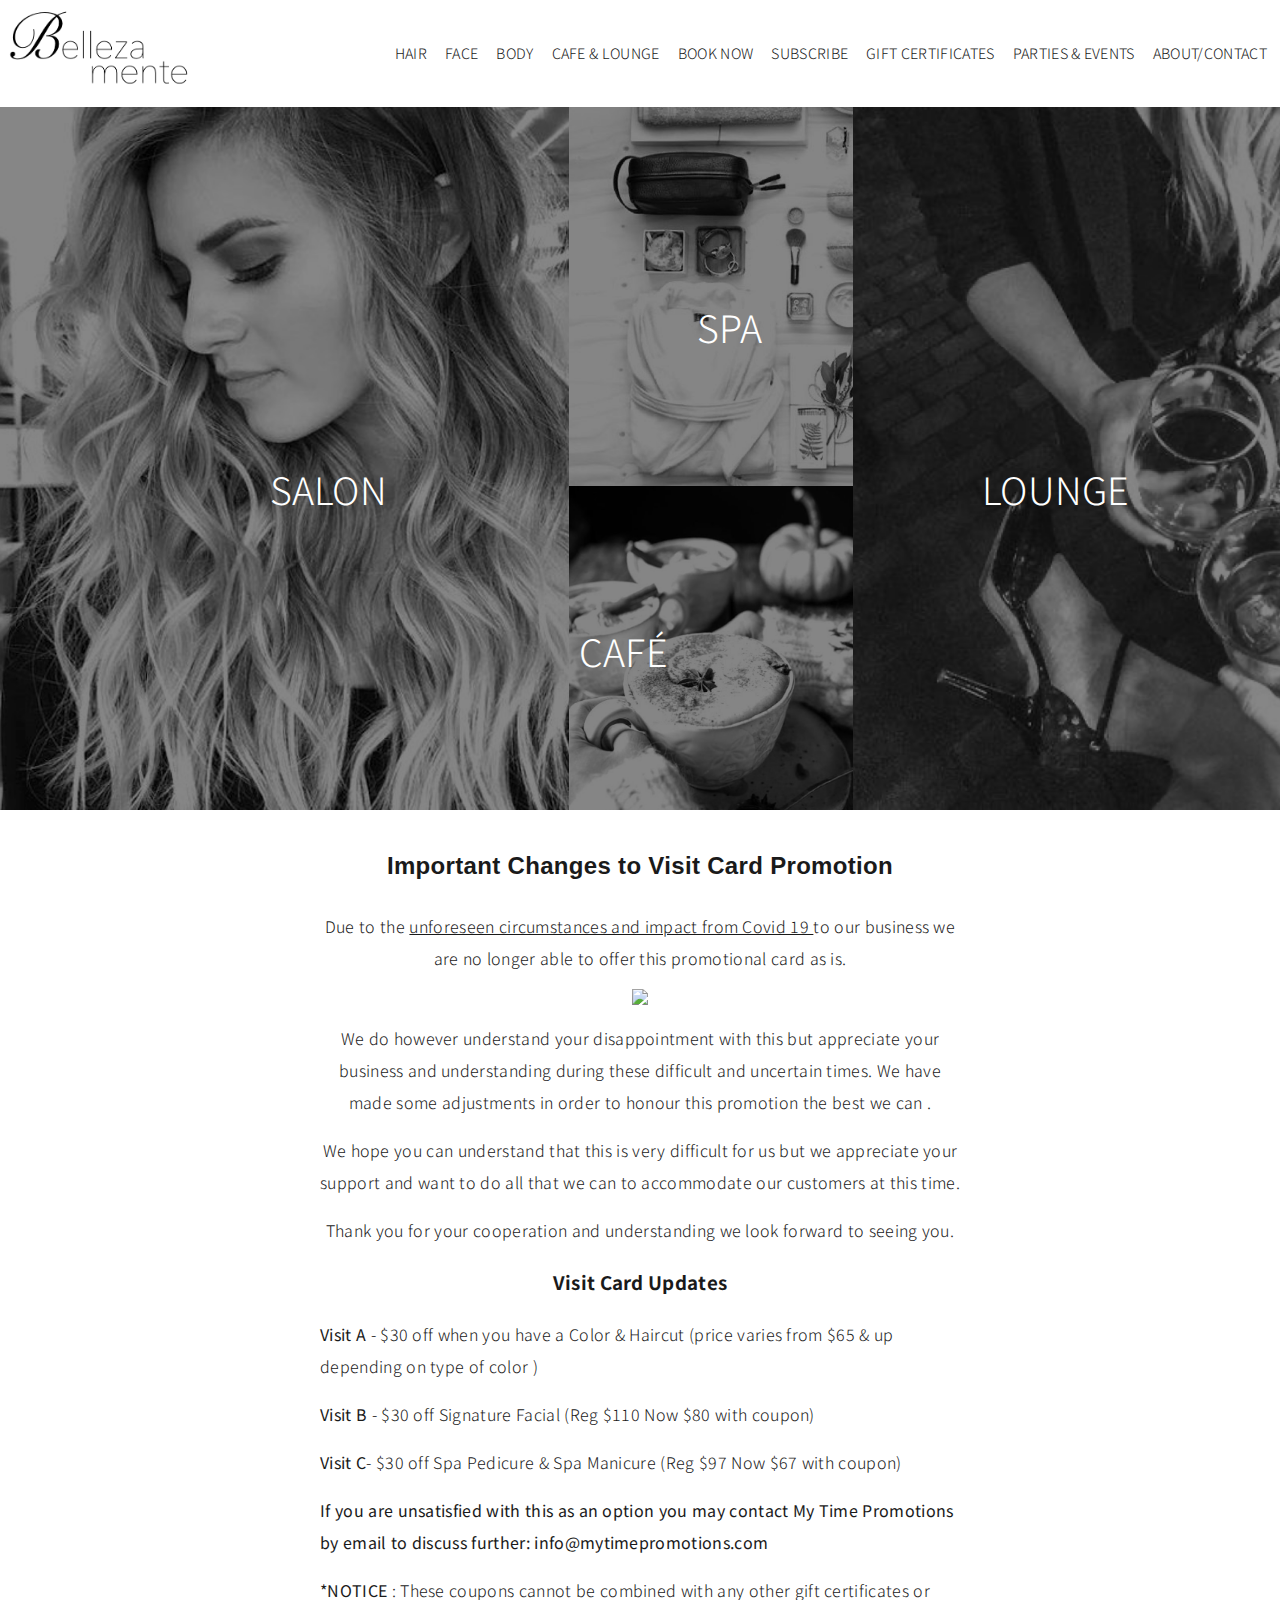
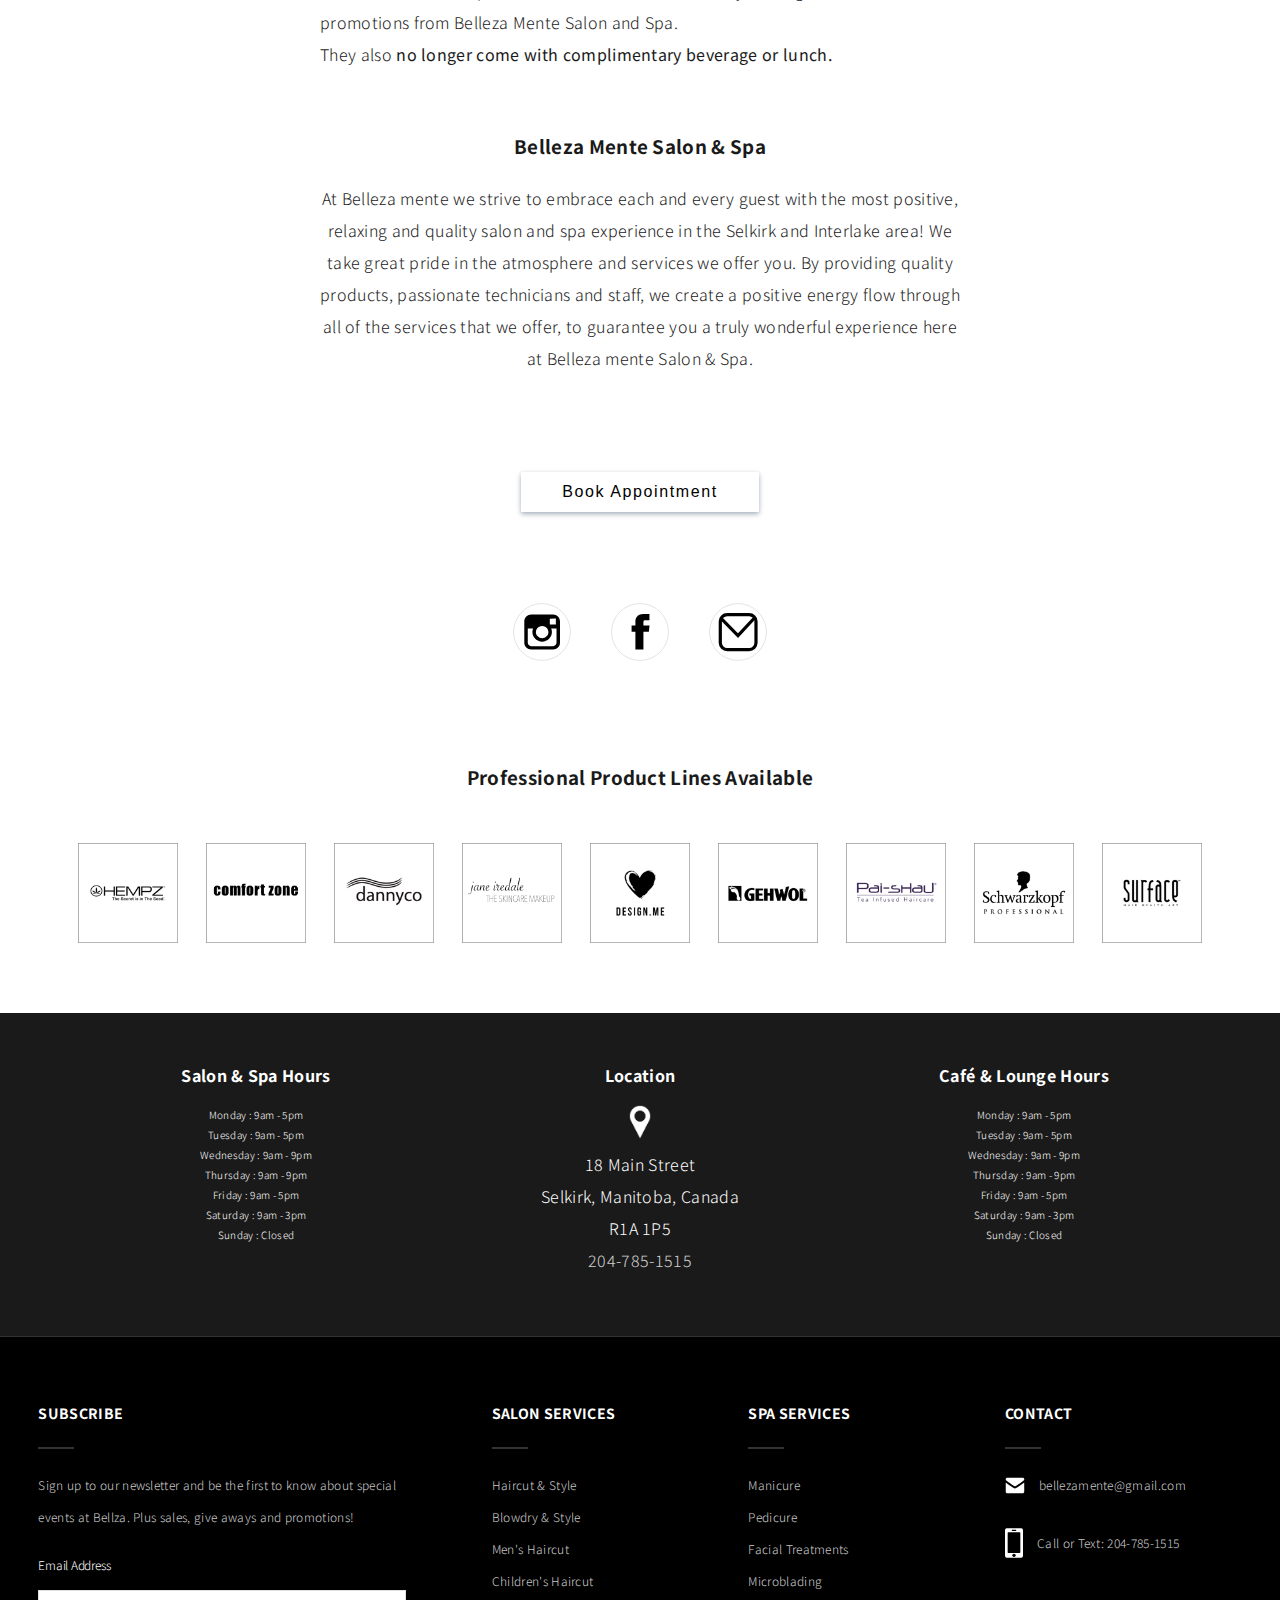
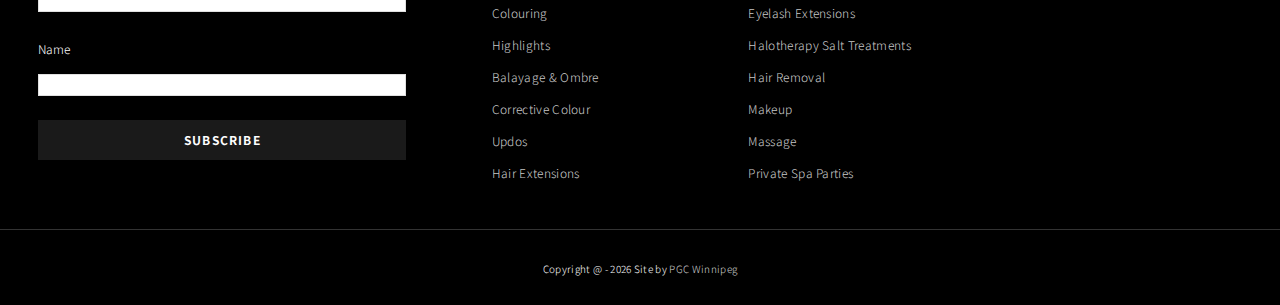
==== commit 028b10f4: "Merge pull request #3 from pennygibson/master" ====
--- a/index.html
+++ b/index.html
@@ -88,8 +88,28 @@
 			</div>
 			<img src="images/belleza-mobile-logo.png" class="blackMobileLogo">
 			
-			
 			<div class="welcomeText">
+				<h2>Important Changes to Visit Card Promotion</h2>
+				<p>Due to the <span class="covid"> unforeseen circumstances and impact from Covid 19 </span>to our business we are no longer able to offer this promotional card as is.  </p>
+				<img src="images/visit-card.png">
+				<p>We do however understand your disappointment with this but appreciate your business and understanding during these difficult and uncertain times. We have made some adjustments in order to honour this promotion the best we can .</p>
+				<p>We hope you can understand that this is very difficult for us but we appreciate your support and want to do all that we can to accommodate our customers at this time.</p>
+				<p>Thank you for your cooperation and understanding we look forward to seeing you.</p>
+				
+				<h3>Visit Card Updates</h3>
+				<p class="update"><b>Visit A</b> - $30 off when you have a Color &amp; Haircut (price varies from $65 &amp; up depending on type of color )</p>
+				<p class="update"><b>Visit B</b> - $30 off Signature Facial (Reg $110 Now $80 with coupon)</p>
+				<p class="update"><b>Visit C</b>- $30 off Spa Pedicure &amp; Spa Manicure (Reg $97 Now $67 with coupon)</p>
+				
+				<p class="update"><b>If you are unsatisfied with this as an option you may contact My Time Promotions by email to discuss further: info@mytimepromotions.com</b></p>
+				
+				<p class="update"><b>*NOTICE</b> : These coupons cannot be combined with any other gift certificates or promotions from Belleza Mente Salon and Spa. <br>They also <b>no longer come with complimentary beverage or lunch.</b></p>
+				
+			
+			</div>
+			
+			<div class="welcomeText">
+				<h3>Belleza Mente Salon &amp; Spa</h3>
 				<p>At Belleza mente we strive to embrace each and every guest with the most positive, relaxing and quality salon and spa experience in the Selkirk and Interlake area! We take great pride in the atmosphere and services we offer you.  By providing quality products, passionate technicians and staff, we create a positive energy flow through all of the services that we offer, to guarantee you a truly wonderful experience here at Belleza mente Salon &amp; Spa.</p>
 			</div>
 			<div class="button lashButton"><a href="book.html"><button>Book Appointment</button></a></div>
--- a/main.css
+++ b/main.css
@@ -423,8 +423,23 @@
 }
 .welcomeText{
 	width: 50%;
-	margin: 60px auto;
-	text-align:center;
+	margin: 40px auto;
+	text-align:center;
+}
+.welcomeText h2{
+	padding-bottom:20px;
+}
+.welcomeText h3{
+	padding:12px 0;
+}
+.welcomeText p{
+	padding: 8px 0;
+}
+.covid{
+	text-decoration:underline;
+}
+.update{
+	text-align:left;
 }
 .productLinesHeadline{
 	text-align:center;
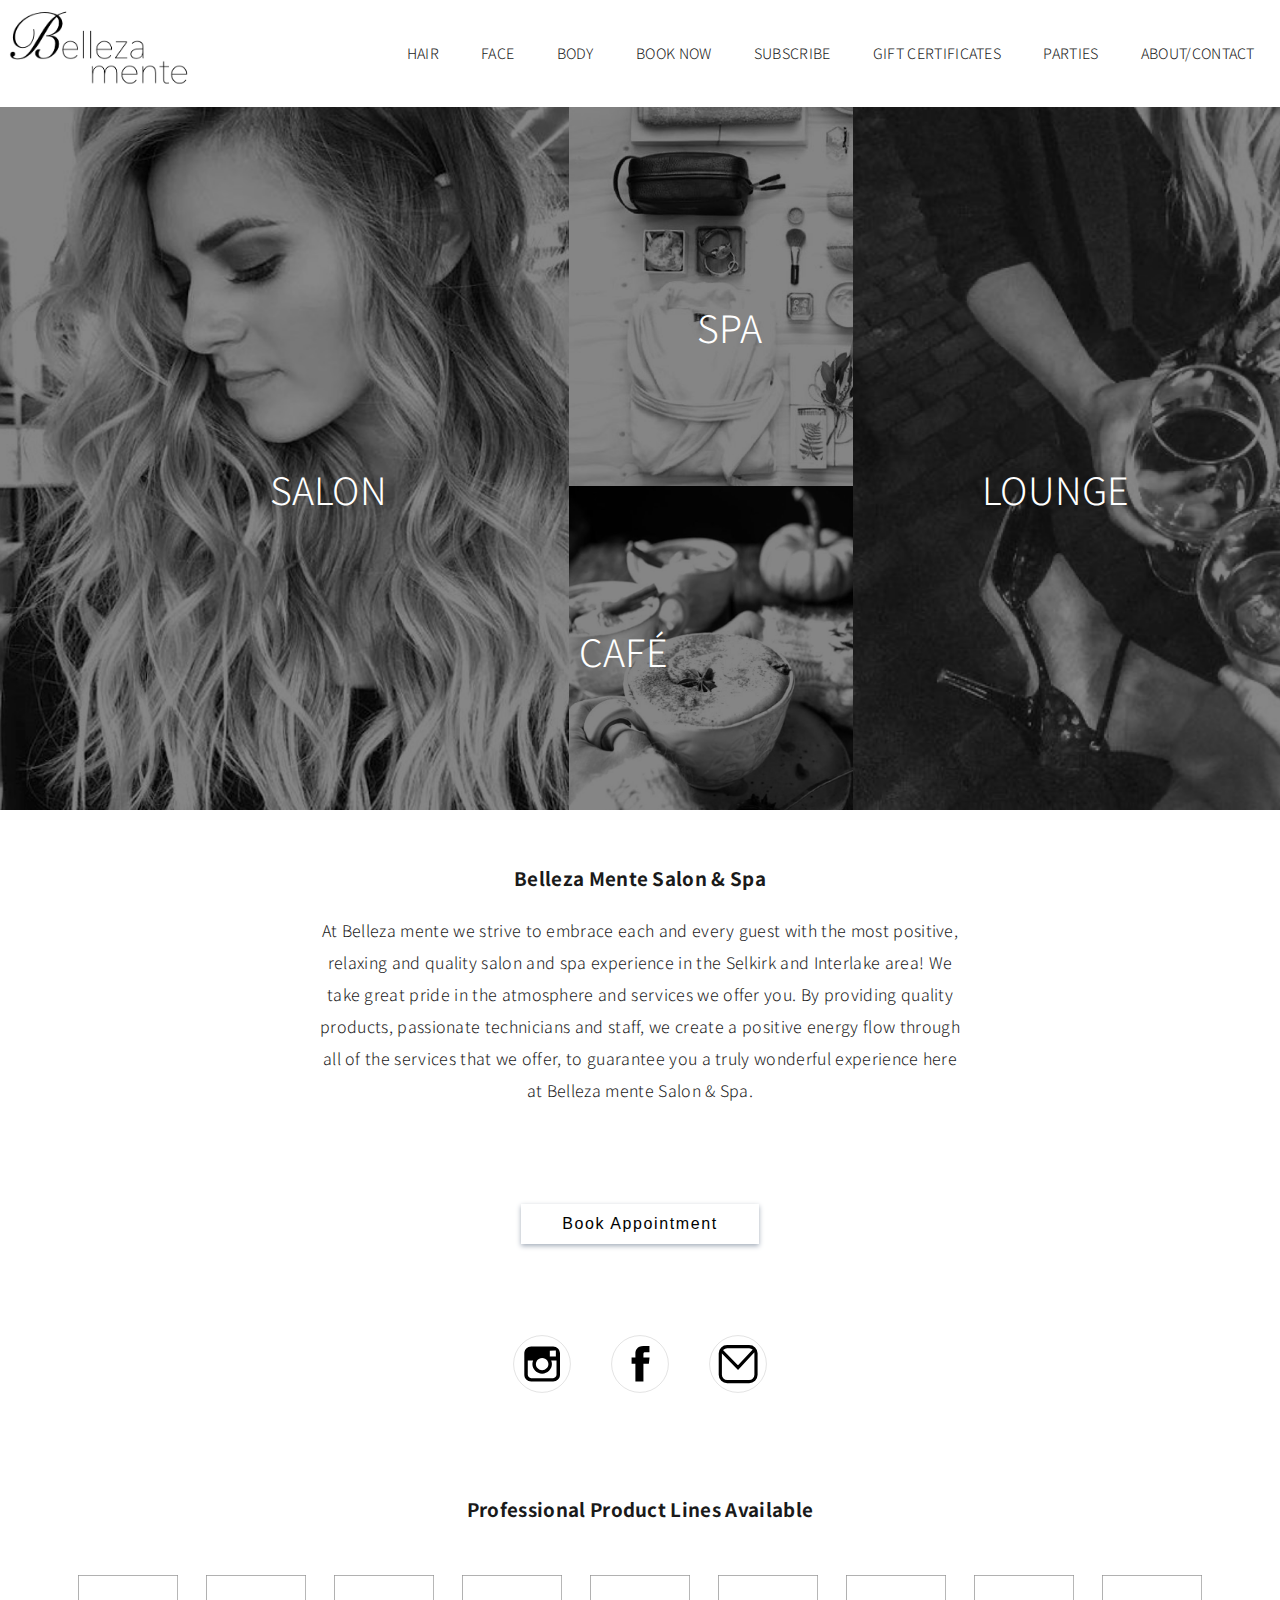
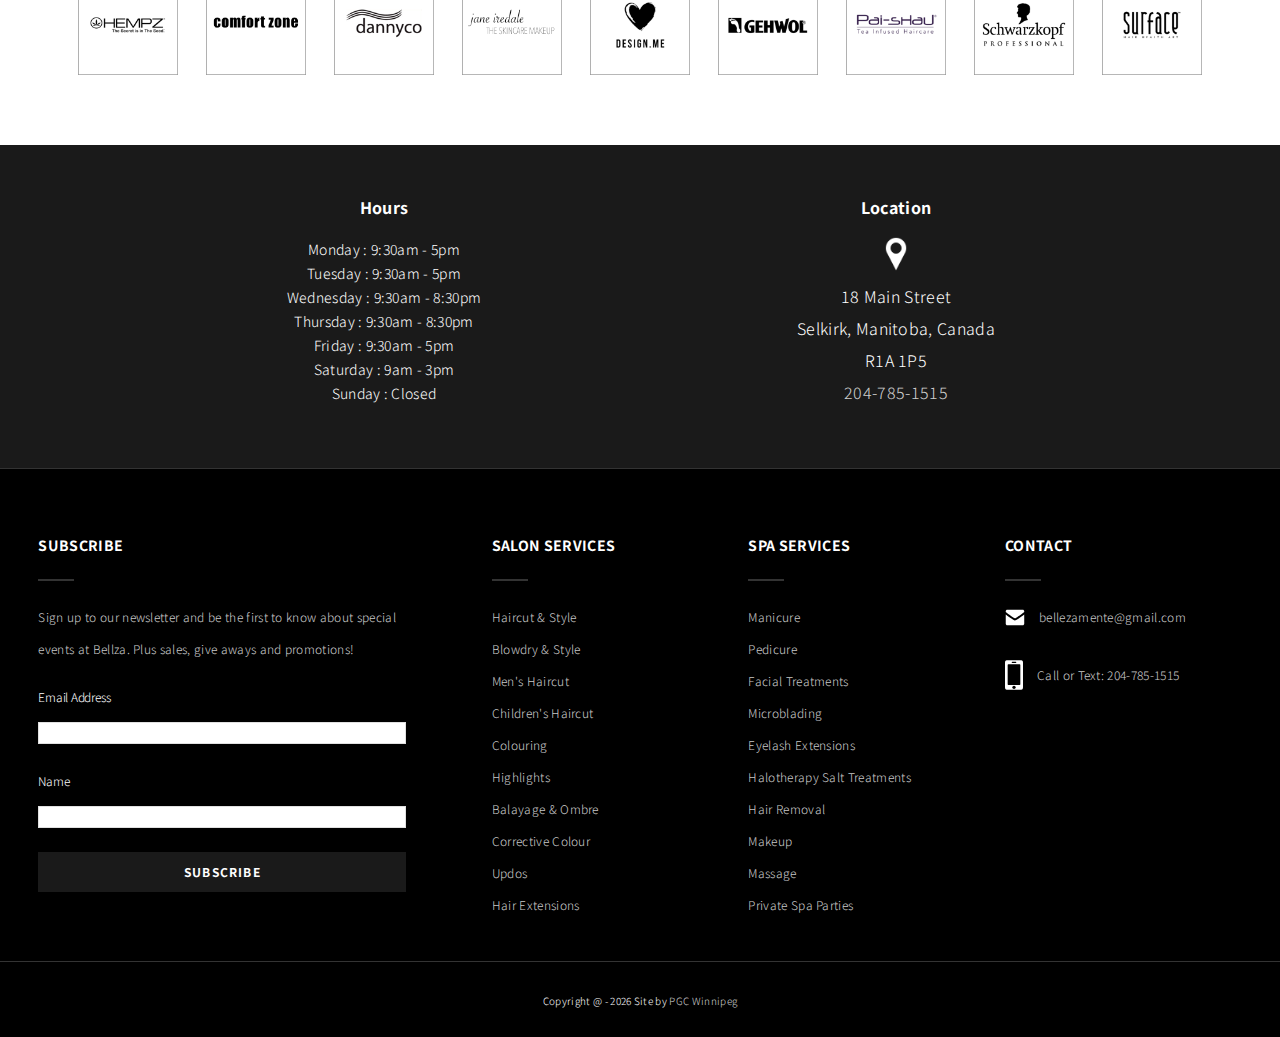
==== commit c2df44b9: "Merge pull request #5 from pennygibson/master" ====
--- a/index.html
+++ b/index.html
@@ -35,17 +35,16 @@
 					<li class="dropdown"><a href="#" class="linkStyle linksSubPages dropbtn">BODY</a>
 								<div class="dropdownContent studiosDropdown">
 								  <a href="hair-removal.html">HAIR REMOVAL</a>
+									<a href="massage-and-salt-therapy.html">MASSAGE</a>
 								  <a href="massage-and-salt-therapy.html">HALO SALT THERAPY</a>
-								  <a href="massage-and-salt-therapy.html">MASSAGE</a>
 								  <a href="handsandfeet.html">HANDS &amp; FEET</a>
 								</div>
 							</li>
-					<li class="navLink"><a href="cafe.html" class="link">CAFE &amp; LOUNGE</a></li>
 					<li class="navLink"><a href="book.html" class="link">BOOK NOW</a></li>
 					<li class="navLink"><a href="book.html#subscribe" class="link">SUBSCRIBE</a></li>
 					<li class="navLink"><a href="book.html#buyGC" class="link">GIFT CERTIFICATES</a></li>
 					
-					<li class="navLink"><a href="events-and-parties.html" class="link">PARTIES &amp; EVENTS</a></li>
+					<li class="navLink"><a href="events-and-parties.html" class="link">PARTIES</a></li>
 					<li class="navLink"><a href="about-contact.html" class="link">ABOUT/CONTACT</a></li>
 				</ul>
 			</nav>
@@ -64,11 +63,10 @@
 								<li><a href="make-up-and-facials.html" class="linkStyle linksSubPages">Makeup &amp; Facials</a></li>
 								  <li><a href="lashesandbrows.html" class="linkStyle linksSubPages">Lashes &amp; Brows</a></li>
 								  <li><a href="hair-removal.html" class="linkStyle linksSubPages">Hair Removal</a></li>
-								  <li><a href="events-and-parties.html" class="linkStyle linksSubPages">Parties &amp; Events</a></li>
+								  <li><a href="events-and-parties.html" class="linkStyle linksSubPages">Parties</a></li>
 								<li><a href="book.html#subscribe" class="linkStyle linksSubPages">Subscribe</a></li>
 								<li><a href="about-contact.html" class="linkStyle linksSubPages">About/Contact</a></li>
-								  <li><a href="cafe.html" class="linkStyle linksSubPages">Cafe &amp; Lounge</a></li>
-								<li><a href="massage-and-salt-therapy.html" class="linkStyle linksSubPages">Salt Therapy &amp; Massage</a></li>
+								<li><a href="massage-and-salt-therapy.html" class="linkStyle linksSubPages">Massage &amp; Salt Therapy</a></li>
 								
 
 							  </ul>
@@ -80,33 +78,13 @@
 				<div class="imageContainer hairContainer"><div class="hairPic image"></div></div>
 				<div class="imageText hairPicText"><a href="hair.html" class="imageText">Salon</a></div>
 				<div class="imageContainer cafeContainer"><div class="cafePic image"></div></div>
-				<div class="imageText cafePicText"><a href="cafe.html" class="imageText">Café</a></div>
+				<div class="imageText cafePicText"><a href="#" class="imageText">Café</a></div>
 				<div class="imageContainer loungeContainer"><div class="loungePic image"></div></div>
-				<div class="imageText loungePicText"><a href="cafe.html" class="imageText">Lounge</a></div>
+				<div class="imageText loungePicText"><a href="#" class="imageText">Lounge</a></div>
 				<div class="imageContainer spaContainer"><div class="spaPic image"></div></div>
 				<div class="imageText spaPicText"><a href="handsandfeet.html" class="imageText">Spa</a></div>
 			</div>
 			<img src="images/belleza-mobile-logo.png" class="blackMobileLogo">
-			
-			<div class="welcomeText">
-				<h2>Important Changes to Visit Card Promotion</h2>
-				<p>Due to the <span class="covid"> unforeseen circumstances and impact from Covid 19 </span>to our business we are no longer able to offer this promotional card as is.  </p>
-				<img src="images/visit-card.png">
-				<p>We do however understand your disappointment with this but appreciate your business and understanding during these difficult and uncertain times. We have made some adjustments in order to honour this promotion the best we can .</p>
-				<p>We hope you can understand that this is very difficult for us but we appreciate your support and want to do all that we can to accommodate our customers at this time.</p>
-				<p>Thank you for your cooperation and understanding we look forward to seeing you.</p>
-				
-				<h3>Visit Card Updates</h3>
-				<p class="update"><b>Visit A</b> - $30 off when you have a Color &amp; Haircut (price varies from $65 &amp; up depending on type of color )</p>
-				<p class="update"><b>Visit B</b> - $30 off Signature Facial (Reg $110 Now $80 with coupon)</p>
-				<p class="update"><b>Visit C</b>- $30 off Spa Pedicure &amp; Spa Manicure (Reg $97 Now $67 with coupon)</p>
-				
-				<p class="update"><b>If you are unsatisfied with this as an option you may contact My Time Promotions by email to discuss further: info@mytimepromotions.com</b></p>
-				
-				<p class="update"><b>*NOTICE</b> : These coupons cannot be combined with any other gift certificates or promotions from Belleza Mente Salon and Spa. <br>They also <b>no longer come with complimentary beverage or lunch.</b></p>
-				
-			
-			</div>
 			
 			<div class="welcomeText">
 				<h3>Belleza Mente Salon &amp; Spa</h3>
@@ -178,13 +156,13 @@
 			<div class="upperFooter">
 			
 				<div class="locationSet">
-					<h3>Salon &amp; Spa Hours</h3>
+					<h3>Hours</h3>
 					<div class="officeHours">
-						<p class="hours">Monday : 9am - 5pm</p>
-						<p class="hours">Tuesday : 9am - 5pm</p>
-						<p class="hours">Wednesday : 9am - 9pm</p>
-						<p class="hours">Thursday : 9am - 9pm</p>
-						<p class="hours">Friday : 9am - 5pm</p>
+						<p class="hours">Monday : 9:30am - 5pm</p>
+						<p class="hours">Tuesday : 9:30am - 5pm</p>
+						<p class="hours">Wednesday : 9:30am - 8:30pm</p>
+						<p class="hours">Thursday : 9:30am - 8:30pm</p>
+						<p class="hours">Friday : 9:30am - 5pm</p>
 						<p class="hours">Saturday : 9am - 3pm</p>
 						<p class="hours">Sunday : Closed</p>
 					</div>
@@ -196,18 +174,6 @@
 					<p>Selkirk, Manitoba, Canada</p>
 					<p>R1A 1P5</p>
 					<p><a href="tel:2047851515">204-785-1515</a></p>
-				</div>
-				<div class="locationSet">
-					<h3>Café &amp; Lounge Hours</h3>
-					<div class="officeHours">
-						<p class="hours">Monday : 9am - 5pm</p>
-						<p class="hours">Tuesday : 9am - 5pm</p>
-						<p class="hours">Wednesday : 9am - 9pm</p>
-						<p class="hours">Thursday : 9am - 9pm</p>
-						<p class="hours">Friday : 9am - 5pm</p>
-						<p class="hours">Saturday : 9am - 3pm</p>
-						<p class="hours">Sunday : Closed</p>
-					</div>
 				</div>
 			</div>
 			<div class="lowerFooterContainer"> 
--- a/main.css
+++ b/main.css
@@ -468,7 +468,7 @@
 
 .upperFooter{
 	display: flex;
-	width: 90%;
+	width: 80%;
 	margin: 0 auto;
 	justify-content:space-between;
 	color: white;
@@ -489,7 +489,8 @@
 }
 
 .officeHours p{
-	font-size:10px;
+	font-size:14px;
+	padding:2px 0;
 }
 .mapIcon{
 	max-height: 34px;
@@ -550,7 +551,7 @@
 	align-self:center;
 	padding-left:14px;
 }
-footer a:hover{
+footer a:hover, .linkHover:hover{
 	background: -webkit-linear-gradient( left,#232FAE,#A51FBC);
   	-webkit-background-clip: text;
 	-webkit-text-fill-color: transparent;
@@ -702,6 +703,7 @@
 	margin:0;
 	padding:10px;
 	flex:1;
+	align-self: center;
 }
 /******************************
 HANDS AND FEET PAGE
@@ -815,6 +817,9 @@
 .makeup1, .makeup2, makeup3, .massage1, .massage2, .massage3, .waxing1, .waxing2, .waxing3, .party1, .party2, .party3{
 	background-size:cover;
 	background-position:center;
+}
+.linkHover{
+	font-style:italic;
 }
 .makeup1{
 	background-image:url(images/facial.jpg);
@@ -948,6 +953,7 @@
 }
 .staffTitle{
 	padding-left:20px;
+	width:100%;
 }
 .melImage{
 	align-self:center;
@@ -971,6 +977,7 @@
 	flex-direction:column;
 	justify-content:center;
 	padding:20px;
+	width:100%;
 	
 }
 .staffBio img{
@@ -986,7 +993,7 @@
 	grid-row: 1 / 3;
 }
 .party2{
-	background-image:url(images/yoga-class.jpg);
+	background-image:url(images/spa-girls.jpeg) ;
 	grid-column:1 / 2;
 	grid-row: 3 / 4;
 }
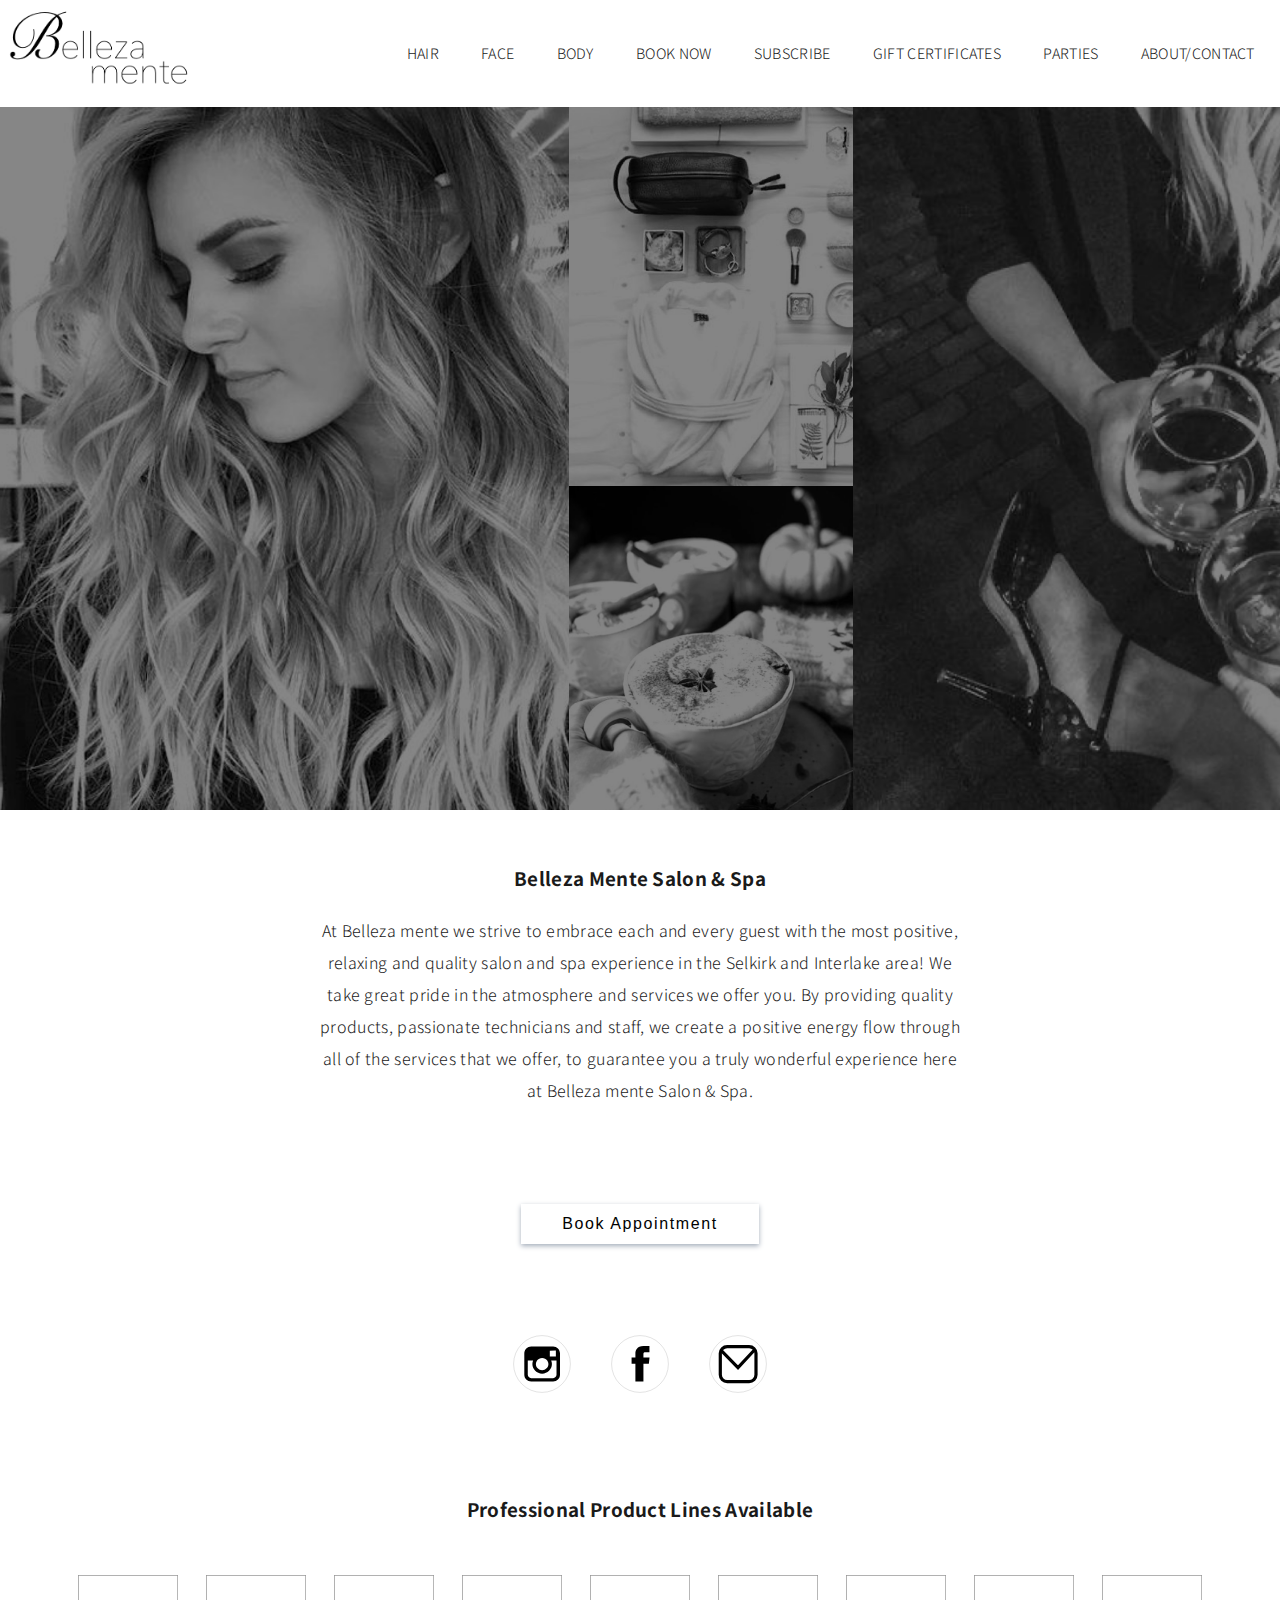
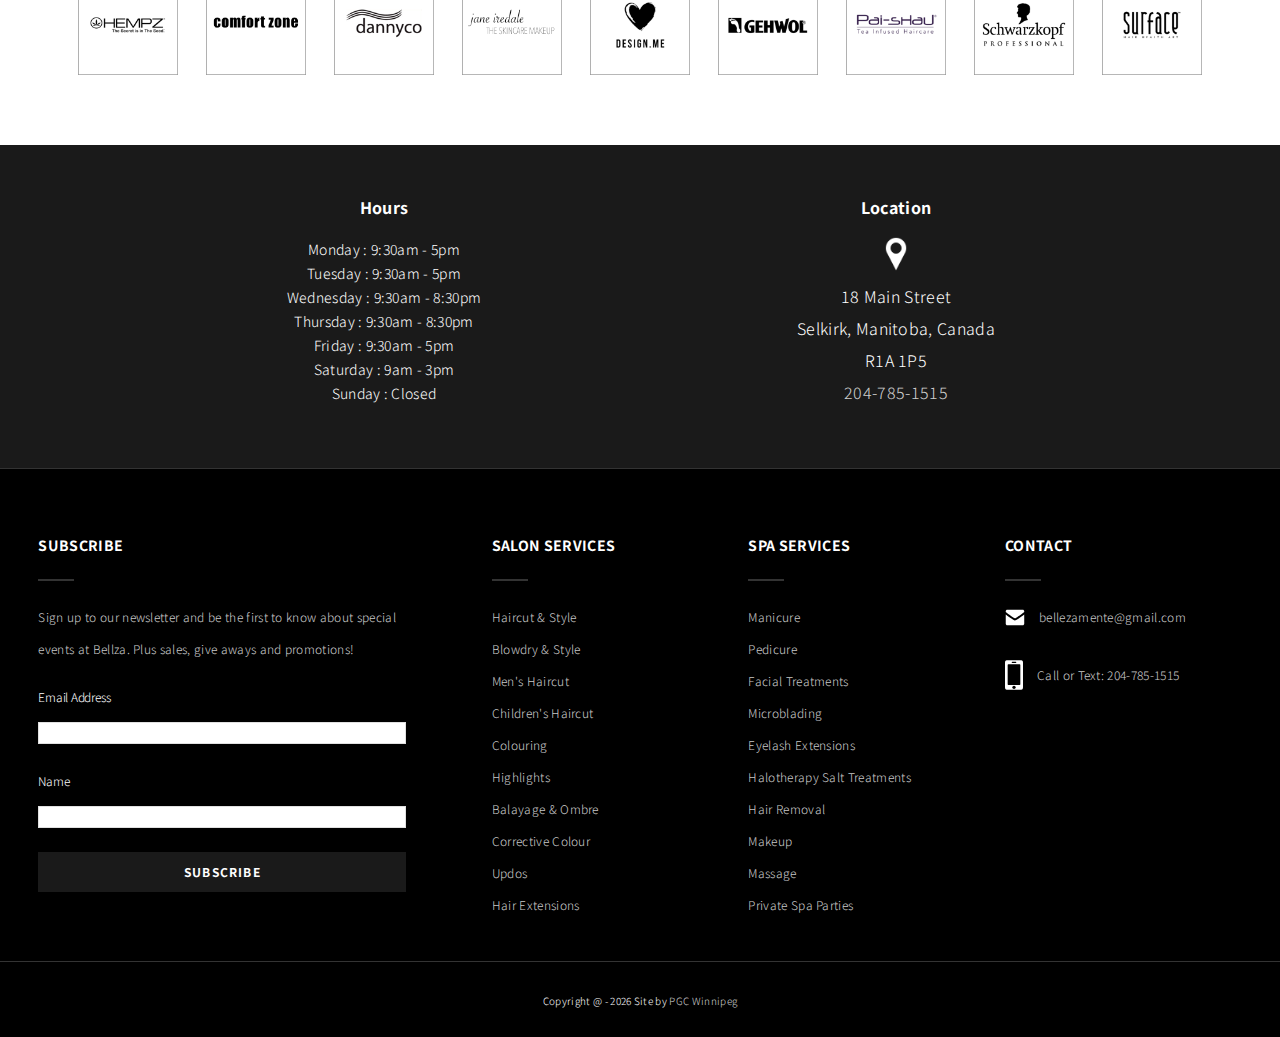
==== commit aea8bebe: "remove cafe and lounge from logo" ====
--- a/index.html
+++ b/index.html
@@ -4,7 +4,7 @@
         <meta charset="UTF-8">
         <meta name="viewport" content="width=device-width, initial-scale=1, maximum-scale=1">
         <title>Belleza Mente Salon &amp; Spa </title>
-        <meta name="description" content="Hair Salon, Spa, Café and lounge located in Selkirk Manitoba serving Selkirk, Winnipeg and the Interlake. Services include manicure, pedicure, massage, hair color, microblading, lash extensions &amp; more. ">
+        <meta name="description" content="Hair Salon and Spa located in Selkirk Manitoba serving Selkirk, Winnipeg and the Interlake. Services include manicure, pedicure, massage, hair color &amp; more. ">
 		<link href="//cdn-images.mailchimp.com/embedcode/classic-10_7.css" rel="stylesheet" type="text/css">
 			<style type="text/css">
 				#mc_embed_signup{clear:left; font:14px;}
@@ -76,13 +76,13 @@
 					  </div>
 			<div class="homeGallery">
 				<div class="imageContainer hairContainer"><div class="hairPic image"></div></div>
-				<div class="imageText hairPicText"><a href="hair.html" class="imageText">Salon</a></div>
+				<div class="imageText hairPicText"><a href="hair.html" class="imageText"></a></div>
 				<div class="imageContainer cafeContainer"><div class="cafePic image"></div></div>
-				<div class="imageText cafePicText"><a href="#" class="imageText">Café</a></div>
+				<div class="imageText cafePicText"><a href="#" class="imageText"></a></div>
 				<div class="imageContainer loungeContainer"><div class="loungePic image"></div></div>
-				<div class="imageText loungePicText"><a href="#" class="imageText">Lounge</a></div>
+				<div class="imageText loungePicText"><a href="#" class="imageText"></a></div>
 				<div class="imageContainer spaContainer"><div class="spaPic image"></div></div>
-				<div class="imageText spaPicText"><a href="handsandfeet.html" class="imageText">Spa</a></div>
+				<div class="imageText spaPicText"><a href="handsandfeet.html" class="imageText"></a></div>
 			</div>
 			<img src="images/belleza-mobile-logo.png" class="blackMobileLogo">
 			
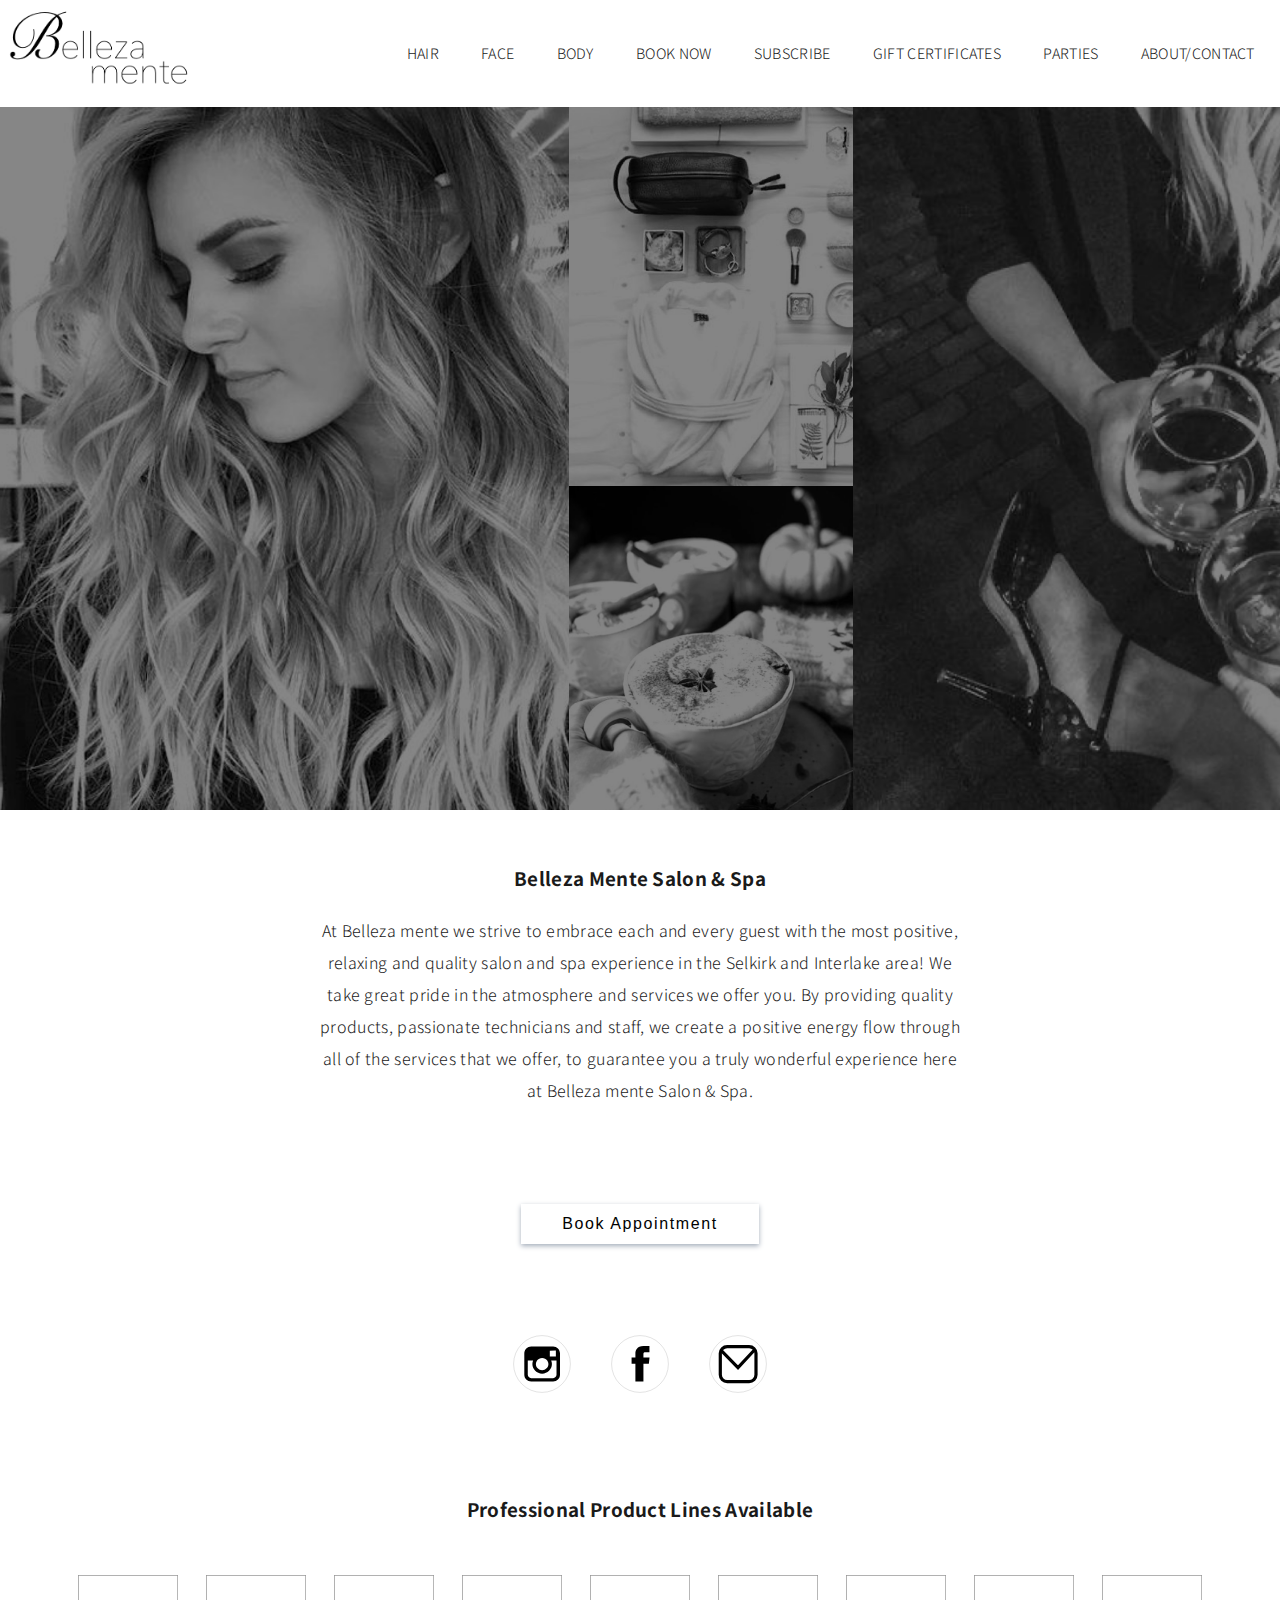
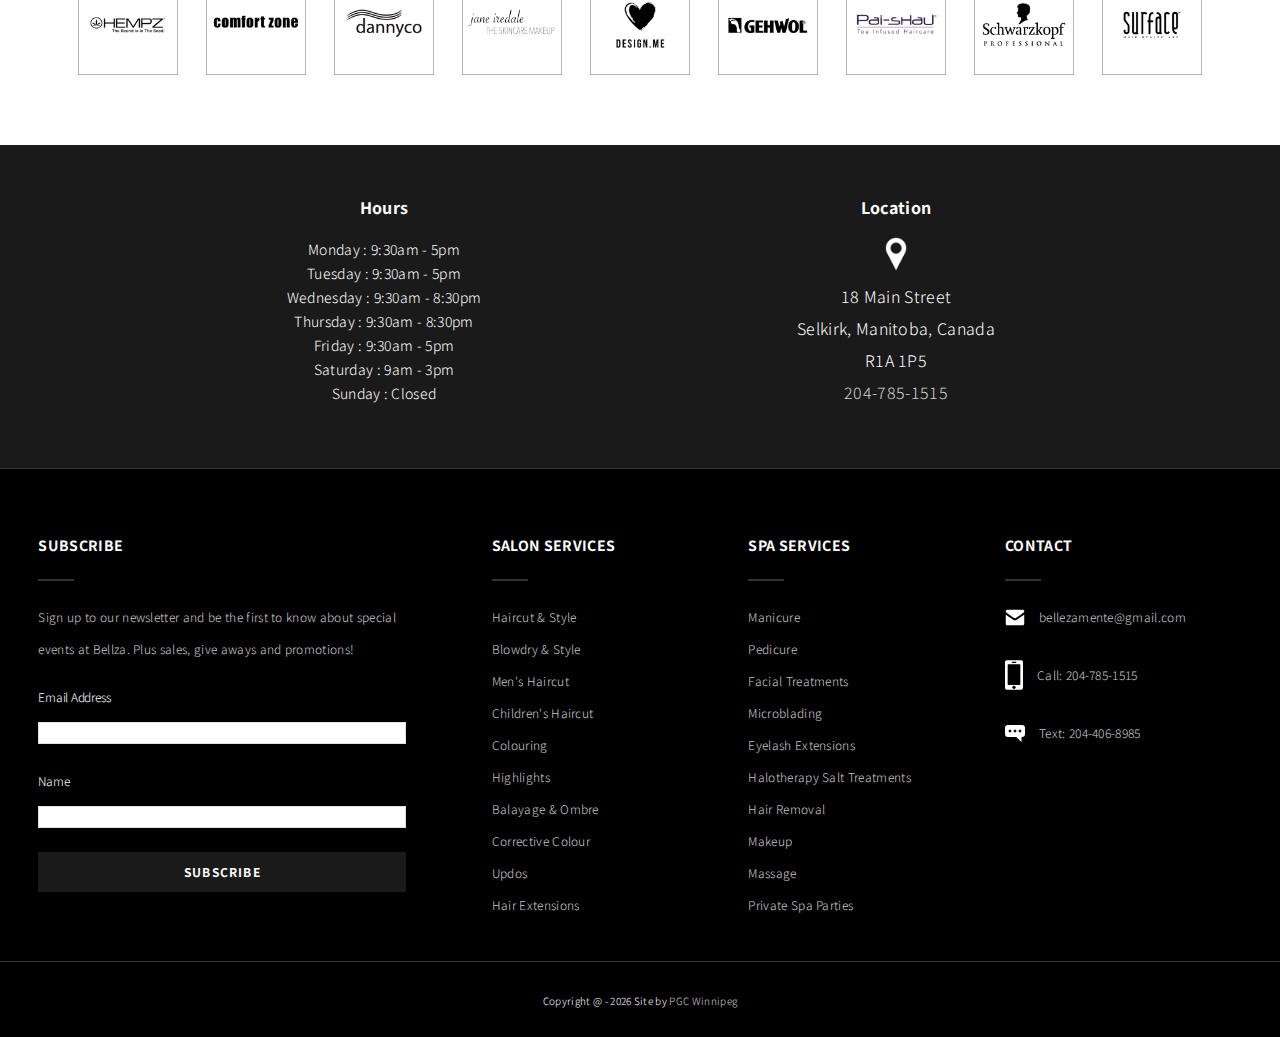
==== commit acedc204: "new text message number update" ====
--- a/index.html
+++ b/index.html
@@ -264,12 +264,24 @@
 									</g>
 								</g>
 							</svg>
-							<p><a href="tel:1-204-785-1515">Call or Text: 204-785-1515</a></p>
+							<p><a href="tel:1-204-785-1515">Call: 204-785-1515</a></p>
 						
 						</div>
 						<div class="emailFooter phoneFooter">
-							<div><span id='MTU3NjI5NTA4NTUxNw==' /><script src='https://c2t.zwt.co/click-to-text?r=MjA0Nzg1MTUxNQ==&m=&s=U21hbGw=&t=Y3VzdG9t&cb=cmdiKDI1NSUyQyUyMDI1NSUyQyUyMDI1NSk=&cf=cmdiKDAlMkMlMjAwJTJDJTIwMCk=&did=MTU3NjI5NTA4NTUxNw=='></script>
-							</div>
+							<svg width="20px" height="17px" viewBox="0 0 20 17" version="1.1" xmlns="http://www.w3.org/2000/svg" xmlns:xlink="http://www.w3.org/1999/xlink">
+    						<g id="Page-1" stroke="none" stroke-width="1" fill="none" fill-rule="evenodd">
+								<g id="text-icon" transform="translate(-3.000000, -7.000000)" fill-rule="nonzero">
+            					<g id="Group" transform="translate(3.000000, 7.000000)">
+                				<rect id="Rectangle" stroke="#FFFFFF" stroke-width="2" fill="#FFFFFF" x="1" y="1" width="18" height="10" rx="2"></rect>
+                				<circle id="Oval" stroke="#000000" fill="#000000" cx="5" cy="6" r="1"></circle>
+                				<circle id="Oval-Copy" stroke="#000000" fill="#000000" cx="10" cy="6" r="1"></circle>
+                				<circle id="Oval-Copy-2" stroke="#000000" fill="#000000" cx="15" cy="6" r="1"></circle>
+                				<polygon id="Triangle" stroke="#FFFFFF" fill="#FFFFFF" transform="translate(14.034596, 14.034372) rotate(179.000000) translate(-14.034596, -14.034372) " points="12.0869534 12.0346002 16.0345962 16.0341433 12.0345962 16.0341433"></polygon>
+            					</g>
+        						</g>
+    						</g>
+							</svg>
+								<p>Text: 204-406-8985</p>
 						</div>
 					</div>
 				</div>
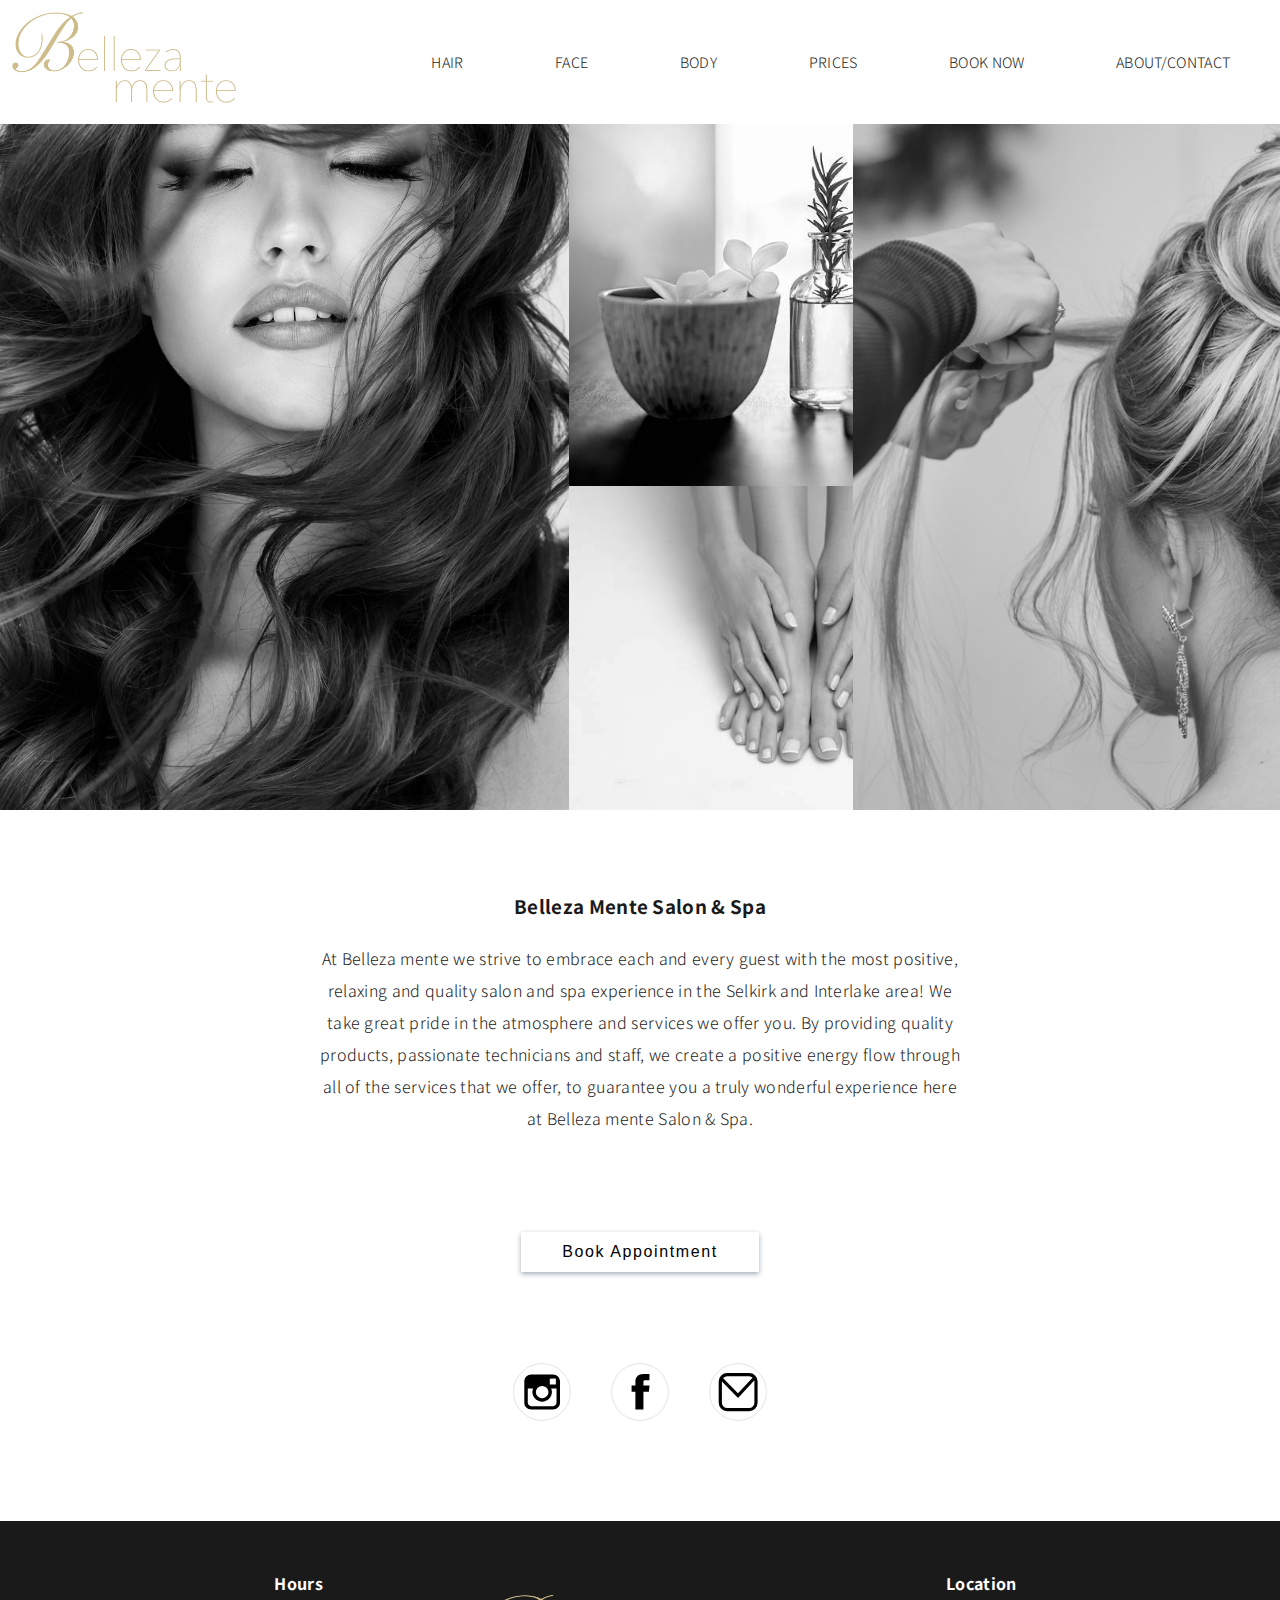
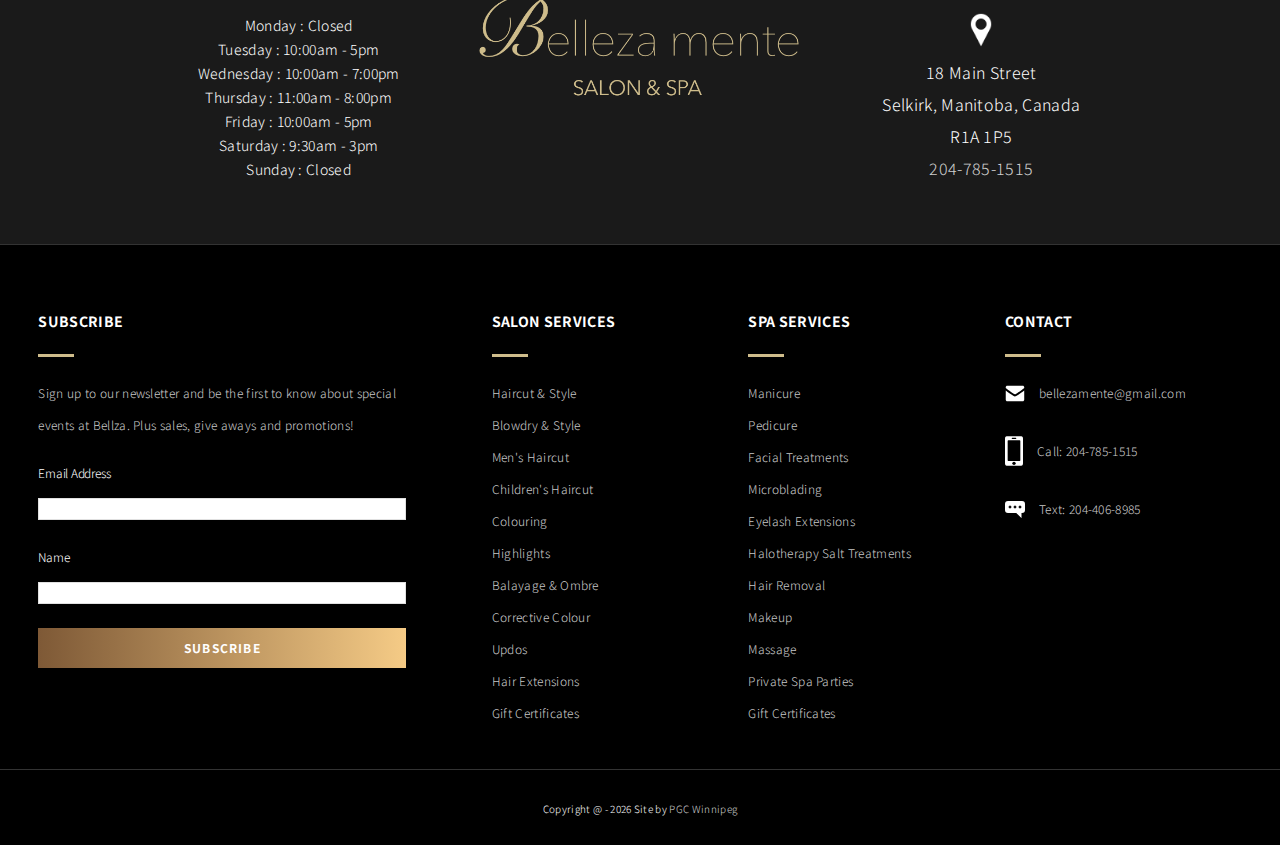
==== commit 5820f66d: "new home page" ====
--- a/index.html
+++ b/index.html
@@ -4,7 +4,7 @@
         <meta charset="UTF-8">
         <meta name="viewport" content="width=device-width, initial-scale=1, maximum-scale=1">
         <title>Belleza Mente Salon &amp; Spa </title>
-        <meta name="description" content="Hair Salon and Spa located in Selkirk Manitoba serving Selkirk, Winnipeg and the Interlake. Services include manicure, pedicure, massage, hair color &amp; more. ">
+        <meta name="description" content="Hair Salon and Spa located in Selkirk Manitoba serving Selkirk, Winnipeg and the Interlake. Services include manicure, pedicure, massage, hair color &amp; more.">
 		<link href="//cdn-images.mailchimp.com/embedcode/classic-10_7.css" rel="stylesheet" type="text/css">
 			<style type="text/css">
 				#mc_embed_signup{clear:left; font:14px;}
@@ -23,7 +23,7 @@
     <body>
 		<div class="homeContainer">
 			<nav class="subPageNav lashPageNav aboutNav">
-				<a href="index.html"><img class="logo" src="images/logo-twoline.png"></a>
+				<a href="index.html"><img class="logo" id="homeLogo" src="images/gold-Logo.png"></a>
 				<ul class="menuLinks lashPageLinks">
 					<li class="navLink"><a href="hair.html" class="link">HAIR</a></li>
 					<li class="dropdown"><a href="#" class="linkStyle linksSubPages dropbtn">FACE</a>
@@ -40,16 +40,14 @@
 								  <a href="handsandfeet.html">HANDS &amp; FEET</a>
 								</div>
 							</li>
+					<li class="navLink"><a href="prices.html" class="link">PRICES</a></li>
 					<li class="navLink"><a href="book.html" class="link">BOOK NOW</a></li>
-					<li class="navLink"><a href="book.html#subscribe" class="link">SUBSCRIBE</a></li>
-					<li class="navLink"><a href="book.html#buyGC" class="link">GIFT CERTIFICATES</a></li>
 					
-					<li class="navLink"><a href="events-and-parties.html" class="link">PARTIES</a></li>
 					<li class="navLink"><a href="about-contact.html" class="link">ABOUT/CONTACT</a></li>
 				</ul>
 			</nav>
 			<div class="menu-wrap">
-					<img src="images/belleza-mente-white-logo.png" class="mobileLogo">
+					
 						<input type="checkbox" class="toggler">
 						<div class="hamburger"><div></div></div>
 						<div class="menu">
@@ -57,14 +55,13 @@
 							<div>
 							  <ul>
 								<li><a href="index.html" class="linkStyle linksSubPages current">Home</a></li>
+								  <li><a href="prices.html" class="linkStyle linksSubPages">Prices</a></li>
 								  <li><a href="book.html" class="linkStyle linksSubPages">Book Now</a></li>
 								<li><a href="hair.html" class="linkStyle linksSubPages">Hair</a></li>
 								<li><a href="handsandfeet.html" class="linkStyle linksSubPages">Hands &amp; Feet</a></li>
 								<li><a href="make-up-and-facials.html" class="linkStyle linksSubPages">Makeup &amp; Facials</a></li>
 								  <li><a href="lashesandbrows.html" class="linkStyle linksSubPages">Lashes &amp; Brows</a></li>
 								  <li><a href="hair-removal.html" class="linkStyle linksSubPages">Hair Removal</a></li>
-								  <li><a href="events-and-parties.html" class="linkStyle linksSubPages">Parties</a></li>
-								<li><a href="book.html#subscribe" class="linkStyle linksSubPages">Subscribe</a></li>
 								<li><a href="about-contact.html" class="linkStyle linksSubPages">About/Contact</a></li>
 								<li><a href="massage-and-salt-therapy.html" class="linkStyle linksSubPages">Massage &amp; Salt Therapy</a></li>
 								
@@ -84,7 +81,7 @@
 				<div class="imageContainer spaContainer"><div class="spaPic image"></div></div>
 				<div class="imageText spaPicText"><a href="handsandfeet.html" class="imageText"></a></div>
 			</div>
-			<img src="images/belleza-mobile-logo.png" class="blackMobileLogo">
+			<img src="images/gold-logo-horizontal.png" class="blackMobileLogo">
 			
 			<div class="welcomeText">
 				<h3>Belleza Mente Salon &amp; Spa</h3>
@@ -137,18 +134,7 @@
 				</a>
 			
 			</div>
-			<h3 class="productLinesHeadline">Professional Product Lines Available</h3>
-			<div class="productLines">
-				<img src="images/hempz-logo.png">
-				<img src="images/comfort-zone-logo.png">
-				<img src="images/dannyco-logo.png">
-				<img src="images/jane-iredale-logo.png">
-				<img src="images/design.me-logo.png">
-				<img src="images/gehwol-logo.png">
-				<img src="images/pai-shaw-logo.png">
-				<img src="images/schwarzkopf-logo.png">
-				<img src="images/surface-logo.png">
-			</div>
+			
 		
 		</div>
 			
@@ -158,14 +144,17 @@
 				<div class="locationSet">
 					<h3>Hours</h3>
 					<div class="officeHours">
-						<p class="hours">Monday : 9:30am - 5pm</p>
-						<p class="hours">Tuesday : 9:30am - 5pm</p>
-						<p class="hours">Wednesday : 9:30am - 8:30pm</p>
-						<p class="hours">Thursday : 9:30am - 8:30pm</p>
-						<p class="hours">Friday : 9:30am - 5pm</p>
-						<p class="hours">Saturday : 9am - 3pm</p>
+						<p class="hours">Monday : Closed</p>
+						<p class="hours">Tuesday : 10:00am - 5pm</p>
+						<p class="hours">Wednesday : 10:00am - 7:00pm</p>
+						<p class="hours">Thursday : 11:00am - 8:00pm</p>
+						<p class="hours">Friday : 10:00am - 5pm</p>
+						<p class="hours">Saturday : 9:30am - 3pm</p>
 						<p class="hours">Sunday : Closed</p>
 					</div>
+				</div>
+				<div class="locationSet">
+					<img src="images/gold-logo-horizontal.png">
 				</div>
 				<div class="locationSet">
 					<h3>Location</h3>
@@ -217,6 +206,7 @@
 							<li><a href="hair.html">Corrective Colour</a></li>
 							<li><a href="hair.html">Updos</a></li>
 							<li><a href="hair.html">Hair Extensions</a></li>
+							<li><a href="book.html#buyGC">Gift Certificates</a></li>
 						</ul>
 					</div>
 					<div class="footerMenu footerChunk">
@@ -232,6 +222,7 @@
 							<li><a href="make-up-and-facials.html">Makeup</a></li>
 							<li><a href="massage-and-salt-therapy.html">Massage</a></li>
 							<li><a href="events-and-parties.html">Private Spa Parties</a></li>
+							<li><a href="book.html#buyGC">Gift Certificates</a></li>
 						</ul>
 					</div>
 					<div class="footerContact footerChunk">
--- a/main.css
+++ b/main.css
@@ -2,6 +2,9 @@
 	box-sizing: border-box;
 	margin: 0;
 	padding: 0;
+}
+html{
+	scroll-behavior: smooth;
 }
 body{
 	font-family: 'Noto Sans KR', sans-serif, 'helvetica', 'arial';
@@ -77,6 +80,10 @@
 }
 .subPageNav .logo{
 	max-width: 190px;
+}
+#homeLogo{
+	max-width:240px;
+	padding:8px;
 }
 .subPageNav a{
 	width: 100%;
@@ -102,7 +109,7 @@
   height: 1px;
   top: 0;
   margin-top: -0.5px;
-  background: #333;
+  background:#CEBC8B;
 }
 
 .link:before {
@@ -110,12 +117,12 @@
 }
 .link:after {
   right: 2.5px;
-  background: #333;
+  background: #CEBC8B;
   transition: width 0.8s cubic-bezier(0.22, 0.61, 0.36, 1);
 }
 
 .link:hover:before {
-  background: #333;
+  background: #CEBC8B;
   width: 100%;
   transition: width 0.5s cubic-bezier(0.22, 0.61, 0.36, 1);
 }
@@ -207,7 +214,7 @@
   flex: none;
   width: 100%;
   height: 2px;
-  background: #fff;
+  background: #CEBC8B;
   display: flex;
   align-items: center;
   justify-content: center;
@@ -338,8 +345,9 @@
 }
 
 .hairPic{
-	background-image: url(images/hair-image.png);
+	background-image: url(images/salon-wavy-hair.jpg);
 	background-size:cover;
+	background-position:center;
 }
 .cafeContainer{
 	grid-column: 5 / 7;
@@ -347,7 +355,7 @@
 	background-color:grey;
 }
 .cafePic{
-	background-image: url(images/cafe-image.png);
+	background-image: url(images/mani-pedi.jpeg);
 	background-size:cover;
 }
 .loungeContainer{
@@ -357,7 +365,7 @@
 }
 
 .loungePic{
-	background-image: url(images/lounge-image.png);
+	background-image: url(images/bridal-hairstyle.jpg);
 	background-size:cover;
 	
 }
@@ -367,7 +375,7 @@
 	background-color:floralwhite;
 }
 .spaPic{
-	background-image: url(images/spa-image.png);
+	background-image: url(images/spa-atmosphere.jpeg);
 	background-size:cover;
 	}
 
@@ -430,7 +438,7 @@
 	padding-bottom:20px;
 }
 .welcomeText h3{
-	padding:12px 0;
+	padding:40px 0 12px;
 }
 .welcomeText p{
 	padding: 8px 0;
@@ -532,11 +540,10 @@
 	content: "";
     position: absolute;
     width: 36px;
-    height: 2px;
+    height: 3px;
     bottom: 0;
     left: 0;
-	background: #fff;
-	opacity: 0.2;
+	background:#CEBC8B;
 }
 .footerMenu ul, .footerNews p, .phoneFooter{
 	margin-top: 20px;
@@ -552,7 +559,7 @@
 	padding-left:14px;
 }
 footer a:hover, .linkHover:hover{
-	background: -webkit-linear-gradient( left,#232FAE,#A51FBC);
+	background: -webkit-linear-gradient( left,#7E5936,#F5CB86);
   	-webkit-background-clip: text;
 	-webkit-text-fill-color: transparent;
 }
@@ -570,6 +577,52 @@
 }
 .siteBy:hover{
 	font-size:12px;
+}
+
+/*************************
+PRICE PAGE
+**************************/
+.priceListLinks{
+	display:flex;
+	justify-content:space-around;
+	width:94%;
+	margin: 60px auto;
+	flex-wrap:wrap;
+}
+.priceContainer{
+	background-color:white;
+}
+.priceLink{
+	font-size:1.2em;
+	transition: all .5s ease;
+}
+.priceLink:hover{
+	color:#CEBC8B;
+}
+.priceHeadings{
+	color:#CEBC8B;
+	font-size:2.5em;
+	text-align:center;
+	margin-bottom:-40px;
+	font-weight:400;
+}
+.pricePageContainers{
+	padding: 40px 0;
+}
+.linkInPriceList{
+	color: white;
+	transition: all .5s ease;
+}
+.linkInPriceList:hover{
+	color:#CEBC8B;
+	letter-spacing:.1em;
+}
+.blackSeperator{
+	color:black;
+	font-weight:400;
+}
+.priceListLinksMobile{
+	display:none;
 }
 /*************************
 HAIR PAGE
@@ -595,6 +648,9 @@
 	color: white;
 	padding: 40px 14px;
 	margin: 10px auto;
+}
+.longServiceList{
+	width: initial;
 }
 .serviceList h3{
 	font-family: 'Montserrat', sans-serif;
@@ -1094,71 +1150,7 @@
 	font-size:.9em;
 	text-align:center;
 }
-/******************************
-CAFE AND LOUNGE PAGE
-*******************************/
-.cafePageContainer{
-	width: 80%;
-	margin: 160px auto 40px;
-	display: flex;
-}
-.cafeContent{
-	flex:1;
-	width: 90%;
-	margin: 0 40px 0 auto;
-}
-.cafeTitle{
-	text-align:left;
-	padding: 0 0 40px;
-}
-.cafeImages{
-	flex:2;
-	display: grid;
-	grid-gap:20px;
-	grid-template-columns: repeat(6, 1fr); 
-	grid-template-rows: 1fr 2fr 1fr;
-}
-.cafe1, .cafe2, .cafe3, .cafe4, .cafe5, .cafe6, .cafe7{
-	background-size:cover;
-	background-position:center;
-}
-.cafe1{
-	background-image:url(images/cafe2.jpg);
-	grid-column:1 / 4;
-	grid-row: 1 / 2;
-}
-.cafe2{
-	background-image:url(images/cafe1.jpg);
-	grid-column:4 / 7;
-	grid-row: 1 / 2;
-}
-.cafe3{
-	background-image:url(images/cafe3.jpg);
-	grid-column:1 / 3;
-	grid-row: 2 / 3;
-}
-.cafe4{
-	background-image:url(images/cafe4.jpg);
-	grid-column:3 / 5;
-	grid-row: 2/ 3;
-}
-.cafe5{
-	background-image:url(images/cafe7.jpg);
-	grid-column:5 / 7;
-	grid-row: 2 / 3;
-}
-.cafe6{
-	background-image:url(images/cafe6.jpg);
-	grid-column:1 / 4;
-	grid-row: 3 / 4;
-}
-.cafe7{
-	background-image:url(images/cafe5.jpg);
-	grid-column:4 / 7;
-	grid-row: 3 / 4;
-}
-.cafeFood{
-	line-height: 36px;
+
 }
 .socialInfo{
 	font-weight: bold;
@@ -1249,7 +1241,7 @@
 	}
 	
 input[type=submit]:hover, input[type=button]:hover{ 
-	background: linear-gradient(to right,#232FAE,#A51FBC);
+	background: linear-gradient(to right,#7E5936,#F5CB86);
 	color: #ffffff;  
 }
 
@@ -1309,7 +1301,7 @@
 }
 .otherLinks{
 	font-weight:bold;
-	background: -webkit-linear-gradient( left,#390C88,#B122E1);
+	background: -webkit-linear-gradient( left,#7E5936,#F5CB86);
   	-webkit-background-clip: text;
 	-webkit-text-fill-color: transparent;
 }
@@ -1350,7 +1342,7 @@
 	width: 100%;
 }
 #mc_embed_signup .button{
-	background-color:#1a1a1a;
+	background: -webkit-linear-gradient( left,#7E5936,#F5CB86);
 	font-size:12px;
 	border-radius: 0;
 	padding: 0;
@@ -1365,6 +1357,9 @@
 	-moz-appearance: none;
 	appearance: none;
 }
+#mc_embed_signup .button:hover{
+	letter-spacing:.2em;
+}
 
 /******************************
 MEDIA QUERIES
@@ -1404,6 +1399,11 @@
 	}
 	.menu-wrap{
 		display:block;
+	}
+	.blackMobileLogo{
+		display: block;
+		max-width: 70%;
+		margin:100px auto 0;
 	}
 	.hairServices{
 		margin: 0 auto;
@@ -1556,6 +1556,26 @@
 	.appointmentImage{
 		opacity:.2
 	}
+	.priceListLinks{
+		display:none;
+	}
+	.priceListLinksMobile{
+		display: flex;
+		width:96%;
+		margin: 40px auto;
+		justify-content: space-around;
+		flex-wrap:wrap;
+	}
+	.priceLink{
+		padding:10px 20px;
+		box-shadow:0 2px 5px 0 #A4ADBA;
+	}
+	.priceTitle{
+		padding-top:60px;
+	}
+	.priceHeadings{
+		margin-bottom:0;
+	}
 }
 @media(max-width:800px){
 	.bookPageOptions{
@@ -1568,14 +1588,6 @@
 	.homeGallery{
 		display:none;
 	}
-	.blackMobileLogo{
-		display: block;
-		max-width: 70%;
-		margin:100px auto 0;
-	}
-	.mobileLogo{
-		display:none;
-	}
 	.welcomeText{
 		margin: 30px auto;
 	}
@@ -1593,6 +1605,10 @@
 	}
 	.thankYouText h3{
 		width: 80%;
+	}
+	.priceHeadings{
+		line-height:50px;
+		font-size:1.8em;
 	}
 }
 @media(max-width:750px){
@@ -1669,6 +1685,9 @@
 	.cafe4{
 		grid-column:4/7;
 		grid-row: 1 / 7;
+	}
+	.removeMobile{
+		display:none;
 	}
 }
 @media(max-width:600px){
@@ -1729,6 +1748,9 @@
 	.manicureIntro, .feetIntro, .nailPrices1, .nailPrices2, .nailsInfo, .manicureIntro, .feetIntro{
 		padding: 0 10px;
 	}
+	.priceListLinksMobile p{
+		margin-top:34px;
+	}
 	
 	
 	
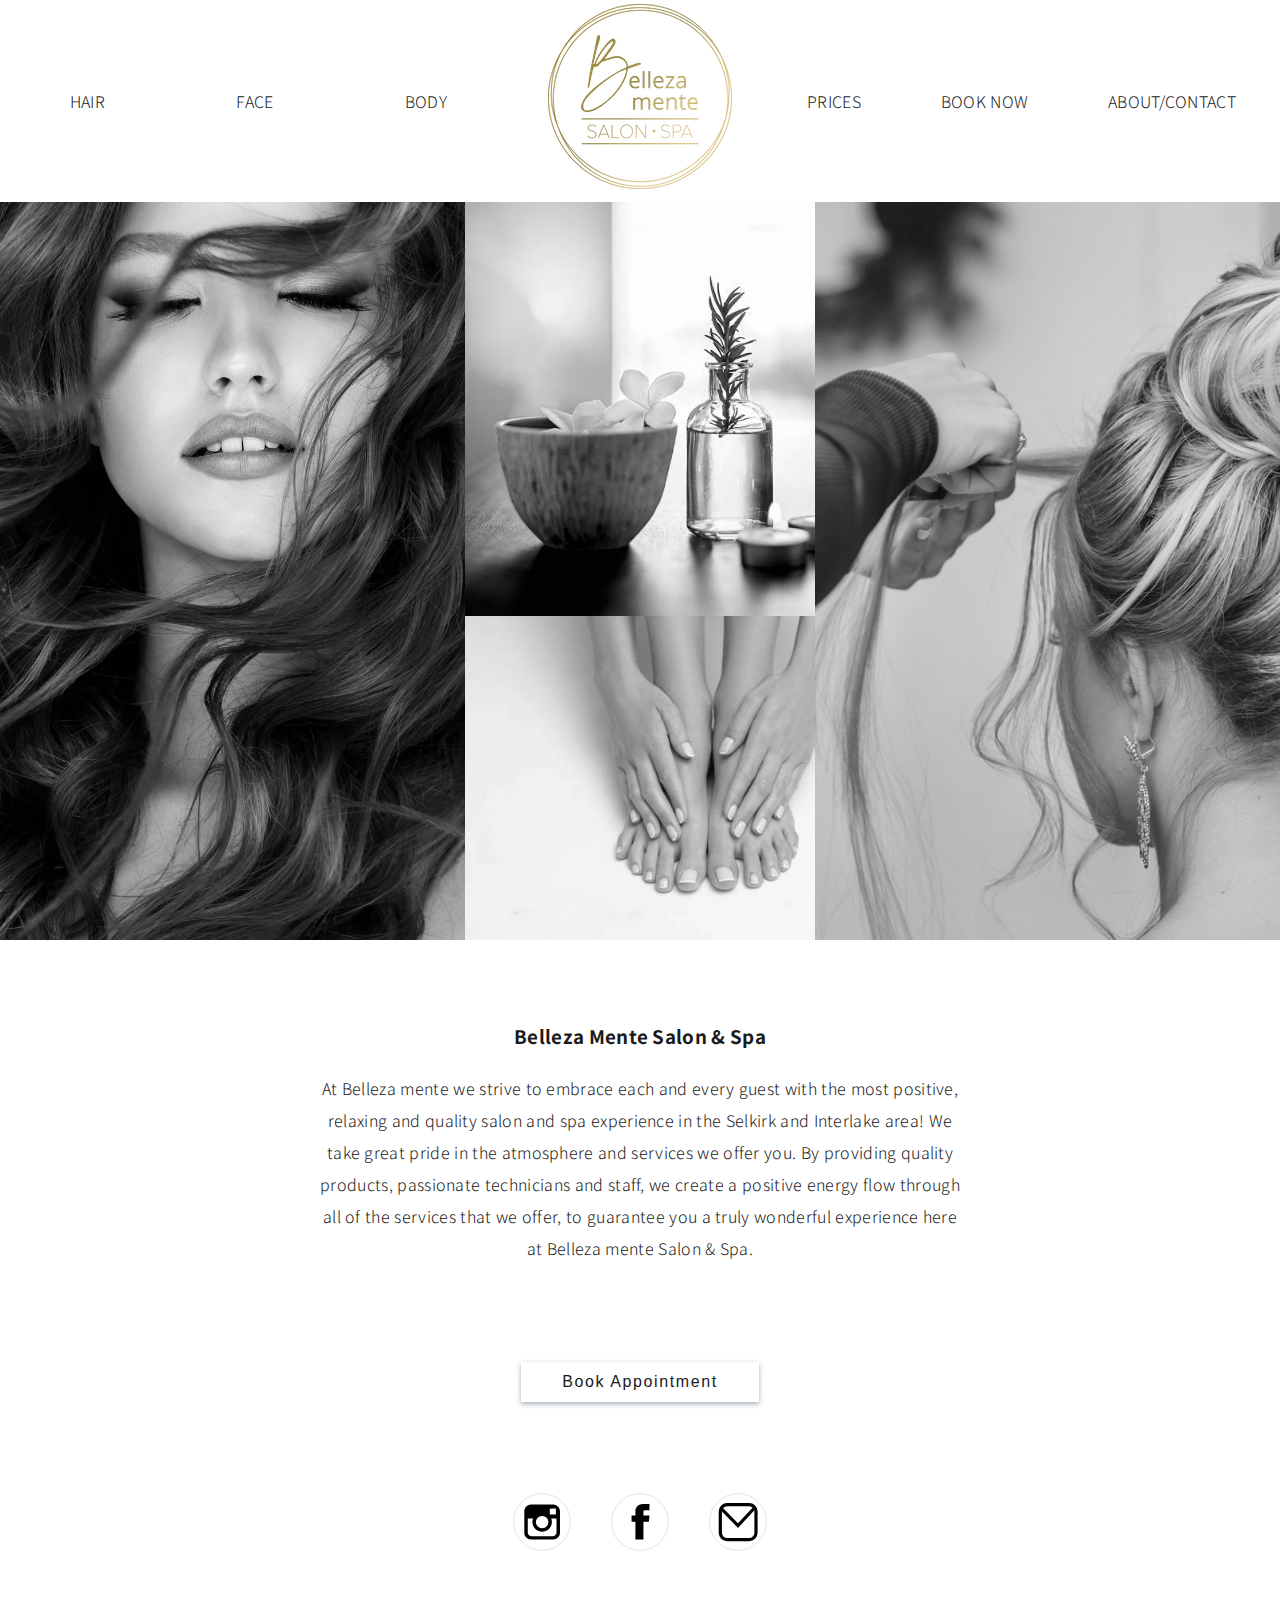
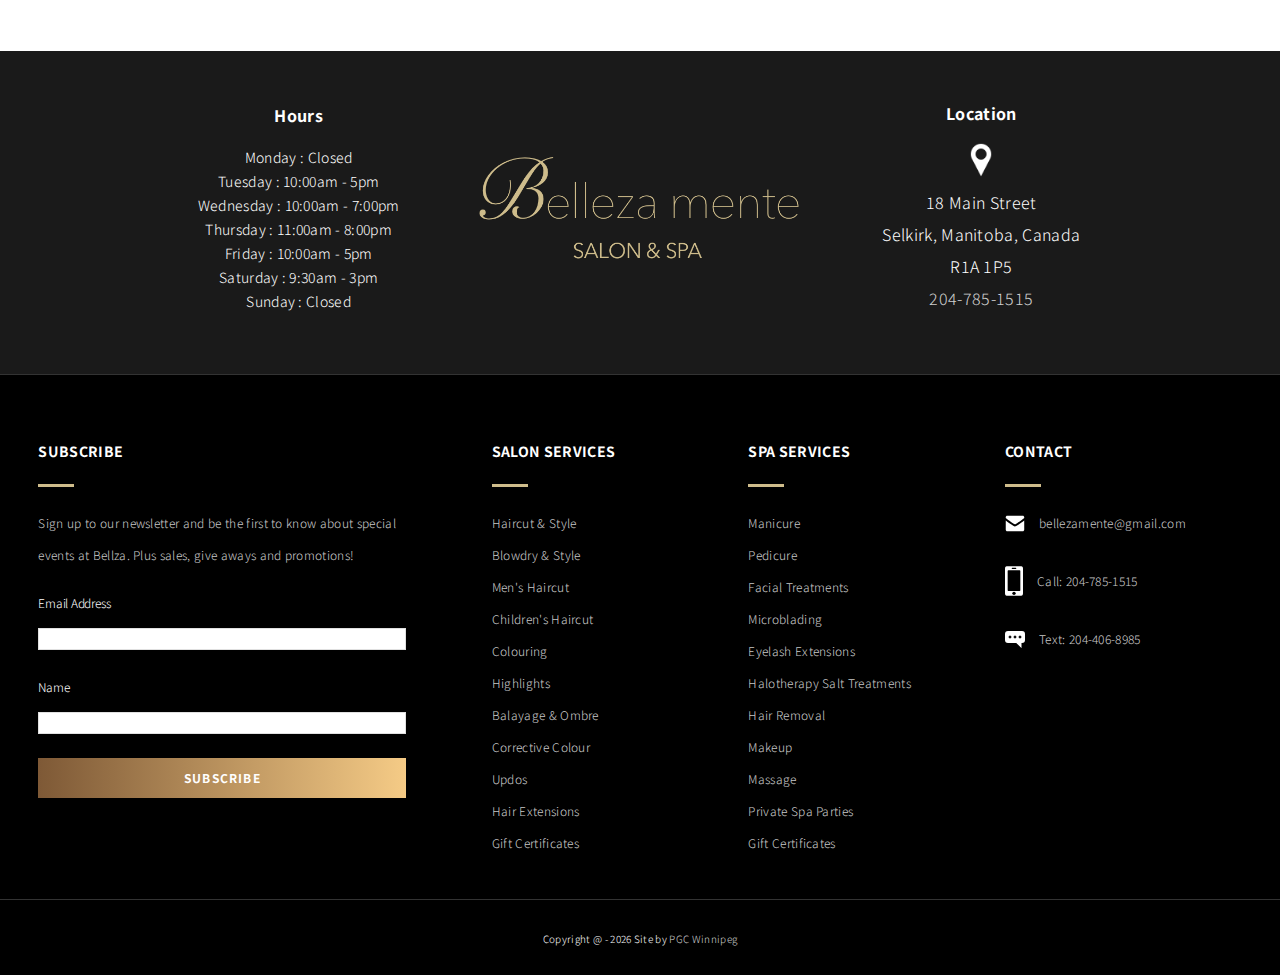
==== commit d0c5b276: "updated css new nav" ====
--- a/index.html
+++ b/index.html
@@ -22,9 +22,9 @@
     </head>
     <body>
 		<div class="homeContainer">
-			<nav class="subPageNav lashPageNav aboutNav">
-				<a href="index.html"><img class="logo" id="homeLogo" src="images/gold-Logo.png"></a>
-				<ul class="menuLinks lashPageLinks">
+			<nav class="subPageNav lashPageNav pricesNav aboutNav">
+				
+				<ul class="navLeft">
 					<li class="navLink"><a href="hair.html" class="link">HAIR</a></li>
 					<li class="dropdown"><a href="#" class="linkStyle linksSubPages dropbtn">FACE</a>
 								<div class="dropdownContent studiosDropdown">
@@ -40,12 +40,39 @@
 								  <a href="handsandfeet.html">HANDS &amp; FEET</a>
 								</div>
 							</li>
+				</ul>
+					<a href="index.html"><img class="logo" id="homeLogo" src="images/gold-circle-logo-smallest.png"></a>
+				<ul class="navRight">
 					<li class="navLink"><a href="prices.html" class="link">PRICES</a></li>
 					<li class="navLink"><a href="book.html" class="link">BOOK NOW</a></li>
 					
 					<li class="navLink"><a href="about-contact.html" class="link">ABOUT/CONTACT</a></li>
 				</ul>
 			</nav>
+			<!--<nav class="subPageNav lashPageNav aboutNav">
+				<a href="index.html"><img class="logo" id="homeLogo" src="images/selkirk-salon-sm-logo.png"></a>
+				<ul class="menuLinks lashPageLinks">
+					<li class="navLink"><a href="hair.html" class="link">HAIR</a></li>
+					<li class="dropdown"><a href="#" class="linkStyle linksSubPages dropbtn">FACE</a>
+								<div class="dropdownContent studiosDropdown">
+								  <a href="make-up-and-facials.html">MAKEUP &amp; FACIALS</a>
+								  <a href="lashesandbrows.html">LASHES &amp; BROWS</a>
+								</div>
+							</li>
+					<li class="dropdown"><a href="#" class="linkStyle linksSubPages dropbtn">BODY</a>
+								<div class="dropdownContent studiosDropdown">
+								  <a href="hair-removal.html">HAIR REMOVAL</a>
+									<a href="massage-and-salt-therapy.html">MASSAGE</a>
+								  <a href="massage-and-salt-therapy.html">HALO SALT THERAPY</a>
+								  <a href="handsandfeet.html">HANDS &amp; FEET</a>
+								</div>
+							</li>
+					<li class="navLink"><a href="prices.html" class="link">PRICES</a></li>
+					<li class="navLink"><a href="book.html" class="link">BOOK NOW</a></li>
+					
+					<li class="navLink"><a href="about-contact.html" class="link">ABOUT/CONTACT</a></li>
+				</ul>
+			</nav> -->
 			<div class="menu-wrap">
 					
 						<input type="checkbox" class="toggler">
@@ -81,7 +108,7 @@
 				<div class="imageContainer spaContainer"><div class="spaPic image"></div></div>
 				<div class="imageText spaPicText"><a href="handsandfeet.html" class="imageText"></a></div>
 			</div>
-			<img src="images/gold-logo-horizontal.png" class="blackMobileLogo">
+			<img src="images/gold-round-logo-sm.png" class="blackMobileLogo">
 			
 			<div class="welcomeText">
 				<h3>Belleza Mente Salon &amp; Spa</h3>
--- a/main.css
+++ b/main.css
@@ -83,7 +83,7 @@
 }
 #homeLogo{
 	max-width:240px;
-	padding:8px;
+	
 }
 .subPageNav a{
 	width: 100%;
@@ -324,8 +324,9 @@
 ********************************************/
 .homeGallery{
 	display:grid;
-	grid-template-columns: repeat(9, 1fr); 
+	grid-template-columns: repeat(11, 1fr); 
 	grid-template-rows: repeat(5, 18vh);
+	margin-top:130px;
 }
 .imageContainer{
 	overflow: hidden;
@@ -350,7 +351,7 @@
 	background-position:center;
 }
 .cafeContainer{
-	grid-column: 5 / 7;
+	grid-column: 5 / 8;
 	grid-row: 4 / 6;
 	background-color:grey;
 }
@@ -359,7 +360,7 @@
 	background-size:cover;
 }
 .loungeContainer{
-	grid-column: 7 / 10;
+	grid-column: 8 / 12;
 	grid-row: 1 / 6;
 	background-color:#1a1a1a;
 }
@@ -370,7 +371,7 @@
 	
 }
 .spaContainer{
-	grid-column: 5 / 7;
+	grid-column: 5 / 8;
 	grid-row: 1 / 4 ;
 	background-color:floralwhite;
 }
@@ -480,6 +481,7 @@
 	margin: 0 auto;
 	justify-content:space-between;
 	color: white;
+	align-items:center;
 }
 .locationSet{
 	text-align:center;
@@ -624,6 +626,15 @@
 .priceListLinksMobile{
 	display:none;
 }
+.navLeft, .navRight{
+	width:40%;
+	display:flex;
+	justify-content: space-around;
+	align-items:center;
+}
+#centeredLogo{
+	max-width:140px;
+}
 /*************************
 HAIR PAGE
 **************************/
@@ -715,6 +726,7 @@
 	background: transparent;
 	box-shadow:0 2px 5px 0 #A4ADBA;
 	transition:all 0.3s ease;
+	color:#1a1a1a;
 }
 
 .button button:hover{
@@ -725,7 +737,7 @@
 	text-align:center;
 	font-weight:300;
 	font-size:2.5em;
-	padding-top:180px;
+	padding-top:220px;
 	font-family:'Montserrat', sans-serif;
 }
 .lashPic{
@@ -1402,8 +1414,8 @@
 	}
 	.blackMobileLogo{
 		display: block;
-		max-width: 70%;
-		margin:100px auto 0;
+		max-width: 50%;
+		margin:90px auto 0;
 	}
 	.hairServices{
 		margin: 0 auto;
@@ -1415,7 +1427,7 @@
 		display:none;
 	}
 	.browsTitle{
-		padding: 0px;
+		padding-top: 40px;
 		font-size: 1.6em;
 	}
 	.subpageMobileLogo{
@@ -1433,6 +1445,9 @@
 	}
 	.cafeImages{
 		max-height:800px;
+	}
+	.homeGallery{
+		display:none;
 	}
 }
 @media(max-width:1060px){
@@ -1585,9 +1600,6 @@
 	.bookPageContact{
 		margin: 12px auto;	
 		}
-	.homeGallery{
-		display:none;
-	}
 	.welcomeText{
 		margin: 30px auto;
 	}
@@ -1609,6 +1621,9 @@
 	.priceHeadings{
 		line-height:50px;
 		font-size:1.8em;
+	}
+	.priceTitle{
+		padding-top:40px;
 	}
 }
 @media(max-width:750px){
@@ -1688,6 +1703,9 @@
 	}
 	.removeMobile{
 		display:none;
+	}
+	.welcomeText h3{
+		padding: 0 0 12px;
 	}
 }
 @media(max-width:600px){
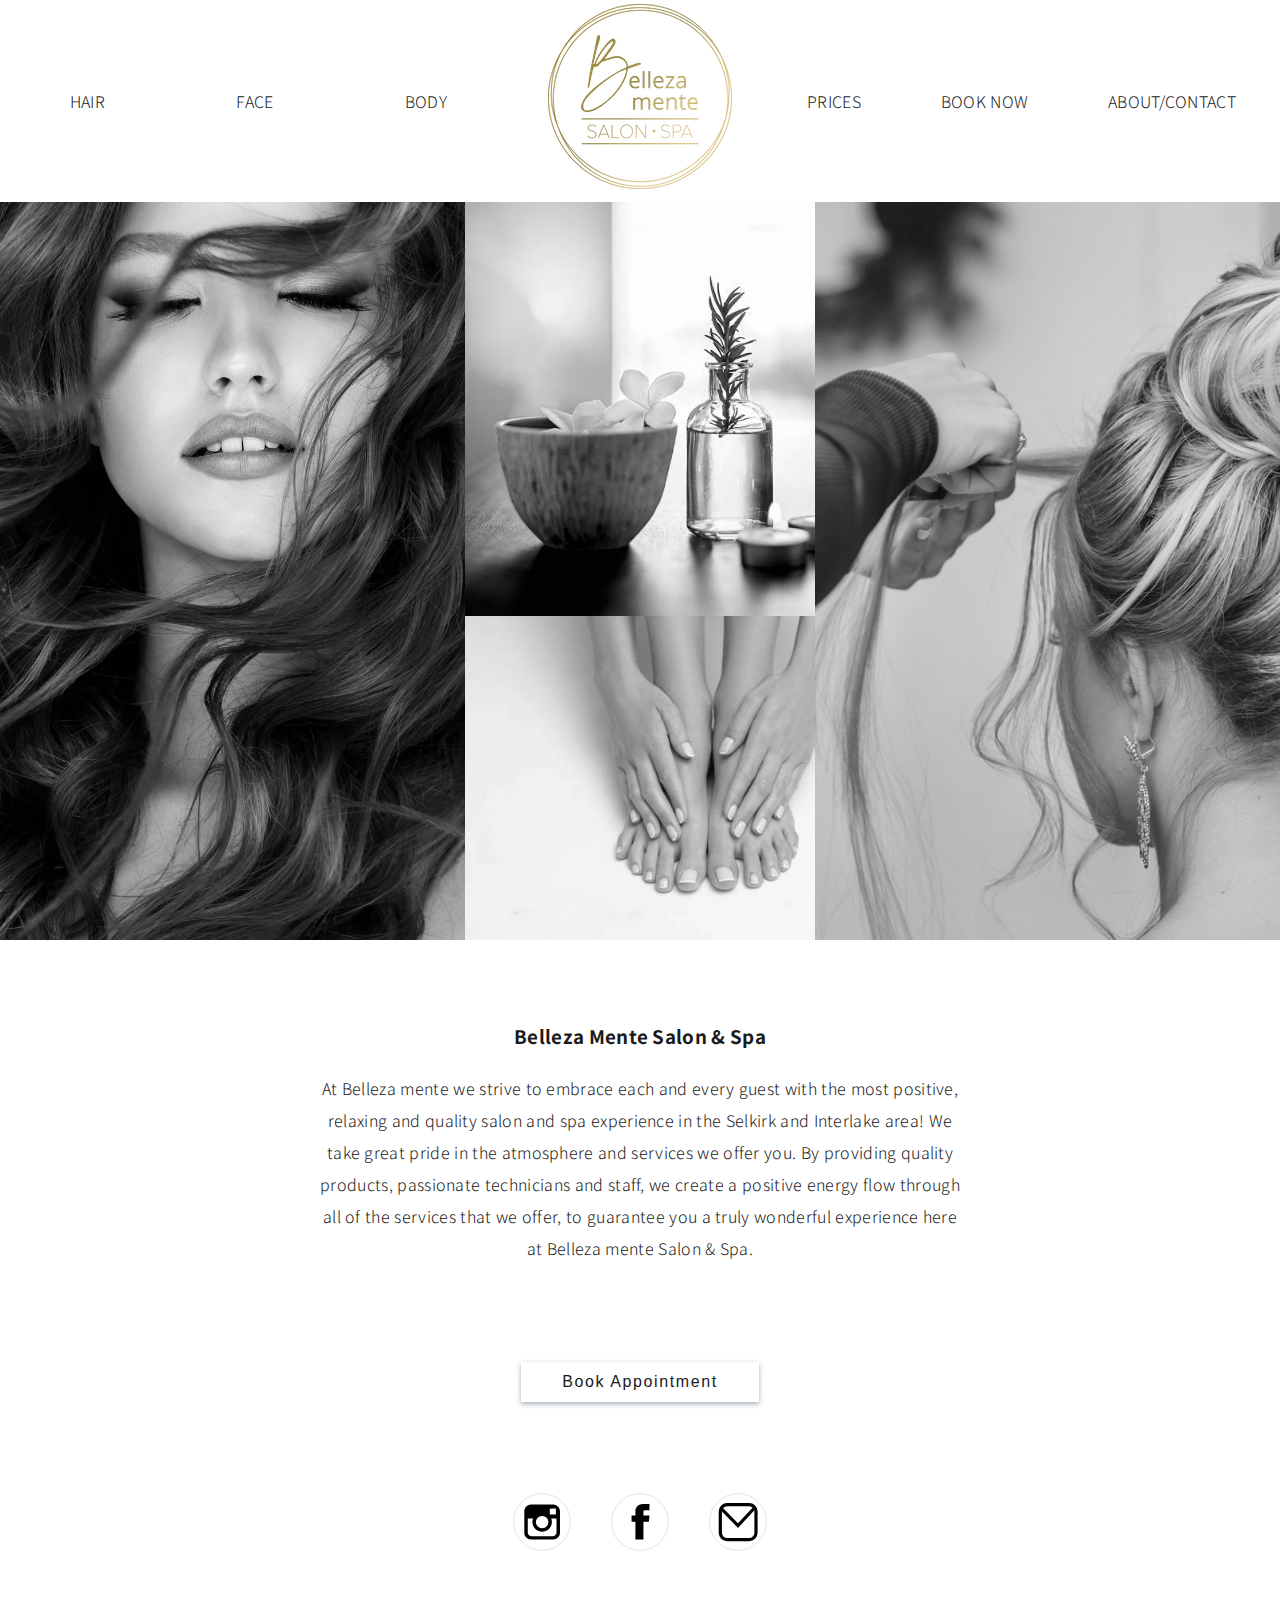
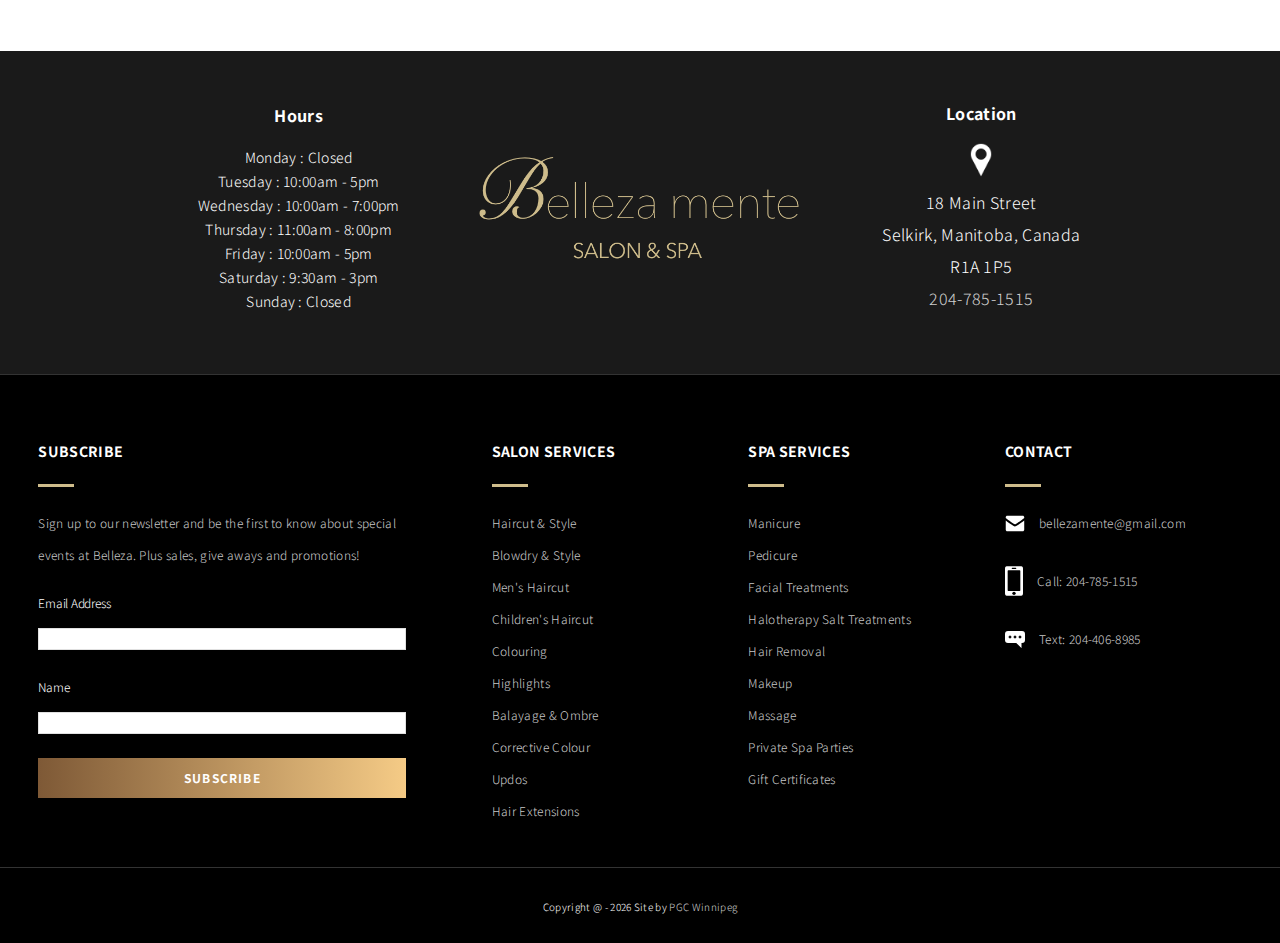
==== commit 9d8762dd: "footer corrections/about/price updates" ====
--- a/index.html
+++ b/index.html
@@ -197,7 +197,7 @@
 					<div class="footerLogo" name="emailSubscribe" id="emailSubscribe">
 						<div id="mc_embed_signup">
 							<h3 class="lowerFooterHeading">Subscribe</h3>
-							<p class="subscriptionDescription">Sign up to our newsletter and be the first to know about special events at Bellza. Plus sales, give aways and promotions!</p>
+							<p class="subscriptionDescription">Sign up to our newsletter and be the first to know about special events at Belleza. Plus sales, give aways and promotions!</p>
 							<form action="https://bellezamentesalon.us4.list-manage.com/subscribe/post?u=b5dc8f870463a8484b2f41b15&amp;id=987b6c4a99" method="post" id="mc-embedded-subscribe-form" name="mc-embedded-subscribe-form" class="validate" target="_blank" novalidate>
 								<div id="mc_embed_signup_scroll">
 
@@ -233,7 +233,6 @@
 							<li><a href="hair.html">Corrective Colour</a></li>
 							<li><a href="hair.html">Updos</a></li>
 							<li><a href="hair.html">Hair Extensions</a></li>
-							<li><a href="book.html#buyGC">Gift Certificates</a></li>
 						</ul>
 					</div>
 					<div class="footerMenu footerChunk">
@@ -242,8 +241,6 @@
 							<li><a href="handsandfeet.html">Manicure</a></li>
 							<li><a href="handsandfeet.html">Pedicure</a></li>
 							<li><a href="make-up-and-facials.html">Facial Treatments</a></li>
-							<li><a href="lashesandbrows.html">Microblading</a></li>
-							<li><a href="lashesandbrows.html">Eyelash Extensions</a></li>
 							<li><a href="massage-and-salt-therapy.html">Halotherapy Salt Treatments</a></li>
 							<li><a href="hair-removal.html">Hair Removal</a></li>
 							<li><a href="make-up-and-facials.html">Makeup</a></li>
--- a/main.css
+++ b/main.css
@@ -635,6 +635,9 @@
 #centeredLogo{
 	max-width:140px;
 }
+.hideLine{
+	color:black;
+}
 /*************************
 HAIR PAGE
 **************************/
@@ -661,7 +664,10 @@
 	margin: 10px auto;
 }
 .longServiceList{
-	width: initial;
+	width: 30%;
+}
+.right{
+	text-align:right;
 }
 .serviceList h3{
 	font-family: 'Montserrat', sans-serif;
@@ -672,6 +678,10 @@
 
 .serviceList p{
 	font-size:.9em;
+}
+.extraInstructions{
+	line-height:22px;
+	padding-top:14px;
 }
 .underline{
 	width: 100%;
